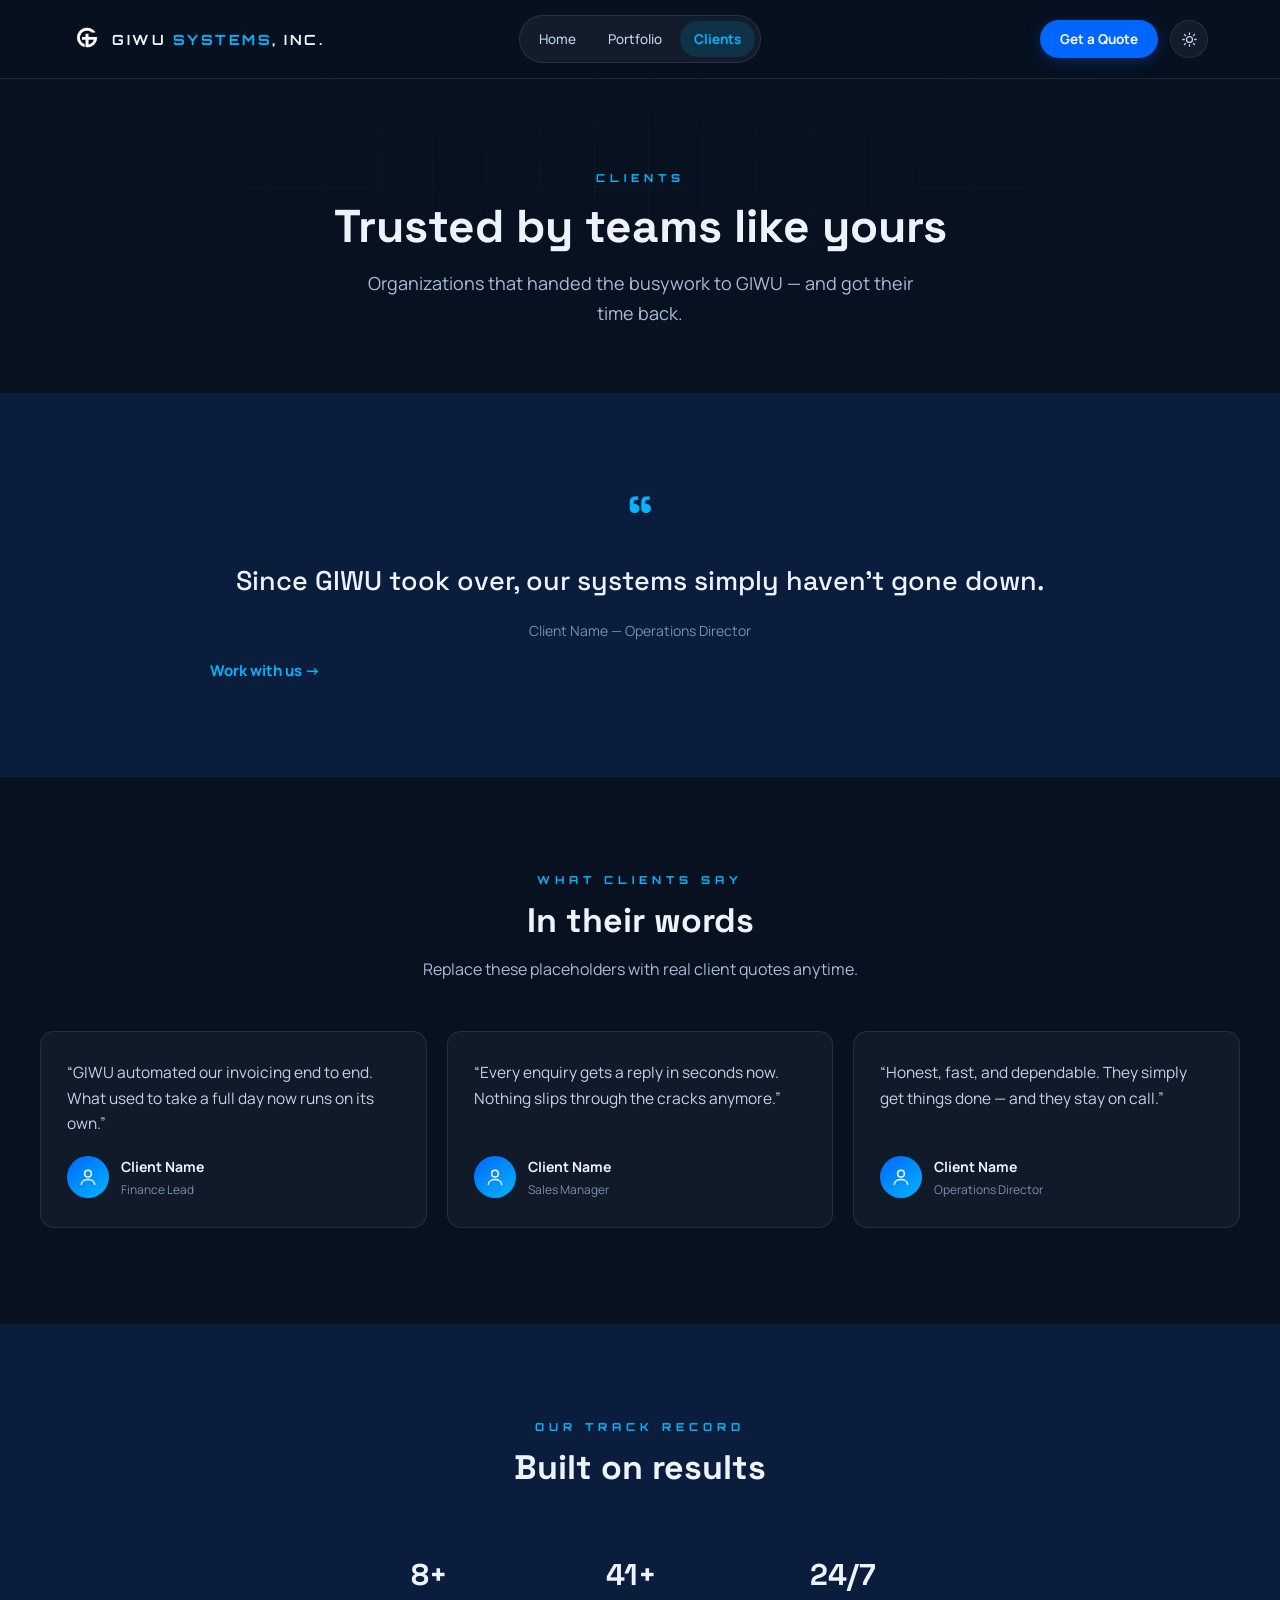
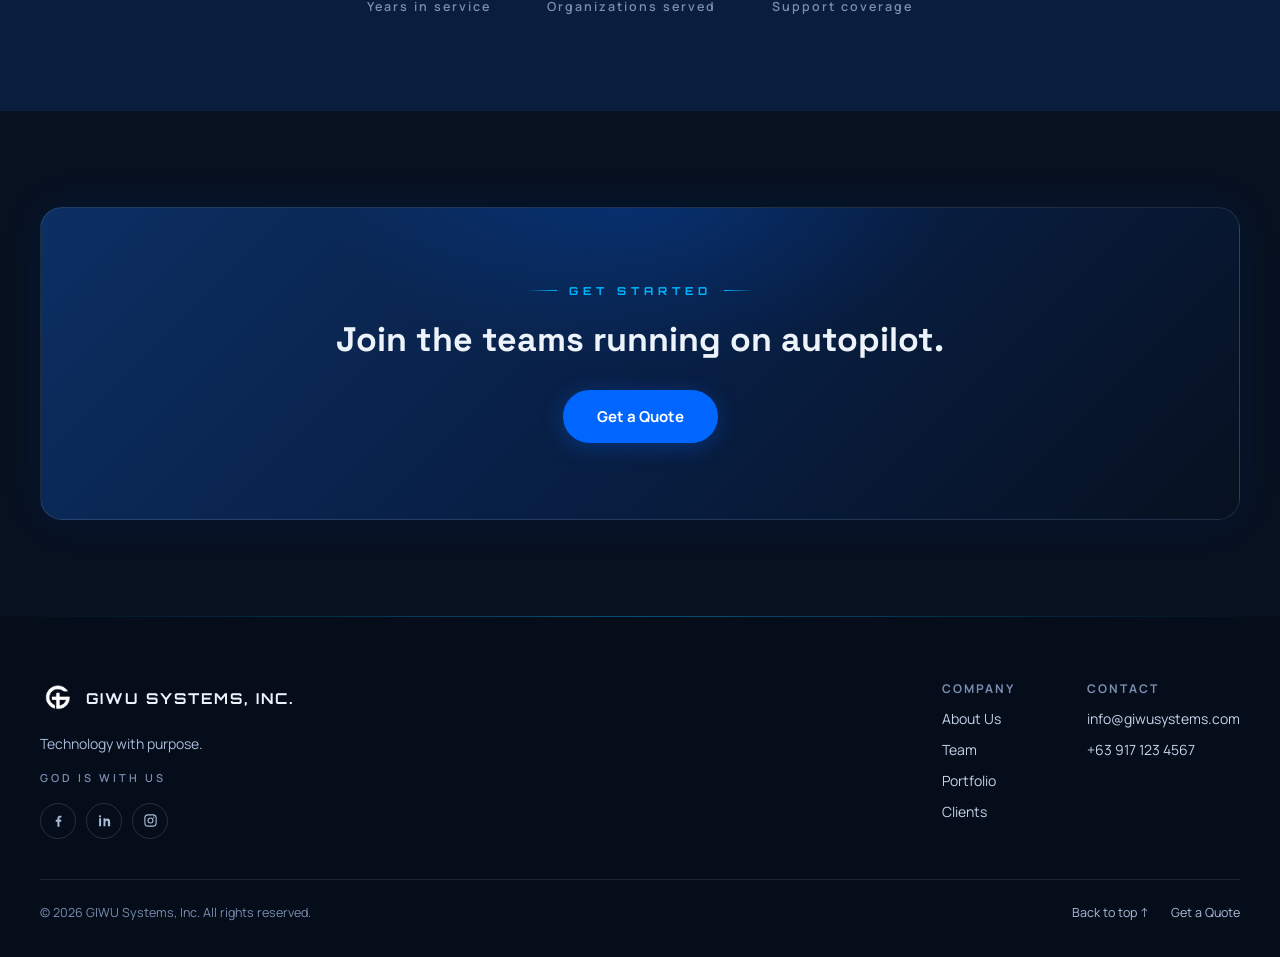
==== clients.html @ 0865afc8 "Split into a multi-page site: Home, Portfolio, Clients Each nav tab now loads a separate page instea" ====
<!DOCTYPE html>
<html lang="en" class="no-js">
<head>
  <meta charset="utf-8">
  <meta name="viewport" content="width=device-width, initial-scale=1">
  <title>Clients — GIWU Systems, Inc.</title>
  <meta name="description" content="Trusted by teams who let GIWU take the busywork off their plate. See what our clients say and our track record.">
  <meta name="theme-color" content="#071120">
  <meta name="color-scheme" content="dark light">

  <link rel="canonical" href="https://giwusystems.com/clients.html">
  <meta property="og:type" content="website">
  <meta property="og:site_name" content="GIWU Systems, Inc.">
  <meta property="og:locale" content="en_US">
  <meta property="og:title" content="Clients — GIWU Systems, Inc.">
  <meta property="og:description" content="Trusted by teams who let GIWU automate their busywork.">
  <meta property="og:url" content="https://giwusystems.com/clients.html">
  <meta property="og:image" content="https://giwusystems.com/assets/img/logo-full.png">
  <meta property="og:image:alt" content="GIWU Systems logo — a stylized G fused with an illuminated cross">
  <meta name="twitter:card" content="summary_large_image">
  <meta name="twitter:title" content="Clients — GIWU Systems, Inc.">
  <meta name="twitter:description" content="Trusted by teams who let GIWU automate their busywork.">
  <meta name="twitter:image" content="https://giwusystems.com/assets/img/logo-full.png">

  <link rel="icon" type="image/png" href="assets/img/logo-full.png">
  <link rel="apple-touch-icon" href="assets/img/logo-full.png">

  <link rel="preconnect" href="https://fonts.googleapis.com">
  <link rel="preconnect" href="https://fonts.gstatic.com" crossorigin>
  <link href="https://fonts.googleapis.com/css2?family=Manrope:wght@400;500;600;700&family=Orbitron:wght@700&family=Space+Grotesk:wght@500;600;700&display=swap" rel="stylesheet">

  <link rel="stylesheet" href="assets/css/styles.css">

  <script>
    try {
      var forced = new URLSearchParams(location.search).get('theme');
      if (forced !== 'light' && forced !== 'dark') forced = null;
      if ((forced || localStorage.getItem('giwu-theme')) === 'light') {
        document.documentElement.classList.add('light');
        var m = document.querySelector('meta[name="theme-color"]');
        if (m) m.setAttribute('content', '#FFFFFF');
      }
    } catch (e) {}
  </script>
</head>
<body>

  <a href="#main" class="skip-link">Skip to content</a>

  <!-- ===== Header ===== -->
  <header class="site-header">
    <div class="progress-bar" aria-hidden="true"></div>
    <div class="header-inner">
      <a href="index.html" class="brand" aria-label="GIWU Systems, Inc. — home">
        <img class="logo-dark" src="assets/img/logo-mark.png" alt="" width="32" height="32">
        <img class="logo-light" src="assets/img/logo-full.png" alt="" width="32" height="32">
        <span class="brand-name">GIWU <span class="brand-accent">SYSTEMS</span>, INC.</span>
      </a>

      <nav class="nav" id="primary-nav" aria-label="Primary">
        <div class="nav-pill">
          <a href="index.html" class="nav-link">Home</a>
          <a href="portfolio.html" class="nav-link">Portfolio</a>
          <a href="clients.html" class="nav-link active" aria-current="page">Clients</a>
        </div>
        <a class="btn btn-primary menu-cta" href="index.html#contact">Get a Quote</a>
      </nav>

      <div class="header-actions">
        <a class="btn btn-primary nav-cta" href="index.html#contact">Get a Quote</a>
        <button class="theme-btn" type="button" aria-label="Switch to light mode">
          <svg class="ico-sun" width="17" height="17" viewBox="0 0 24 24" fill="none" stroke="currentColor" stroke-width="1.8" stroke-linecap="round" aria-hidden="true"><circle cx="12" cy="12" r="4.2"></circle><path d="M12 2.5v2.2M12 19.3v2.2M2.5 12h2.2M19.3 12h2.2M4.9 4.9l1.6 1.6M17.5 17.5l1.6 1.6M19.1 4.9l-1.6 1.6M6.5 17.5l-1.6 1.6"></path></svg>
          <svg class="ico-moon" width="16" height="16" viewBox="0 0 24 24" fill="none" stroke="currentColor" stroke-width="1.8" stroke-linecap="round" stroke-linejoin="round" aria-hidden="true"><path d="M21 12.8A9 9 0 1 1 11.2 3 7 7 0 0 0 21 12.8z"></path></svg>
        </button>
        <button class="burger" type="button" aria-label="Open menu" aria-expanded="false" aria-controls="primary-nav">
          <span></span><span></span><span></span>
        </button>
      </div>
    </div>
  </header>

  <main id="main">
    <span id="top"></span>

    <!-- ===== Page hero ===== -->
    <section class="page-hero" aria-labelledby="page-title">
      <div class="hero-grid" aria-hidden="true"></div>
      <div class="container">
        <span class="eyebrow">CLIENTS</span>
        <h1 id="page-title" class="page-hero-title">Trusted by teams like yours</h1>
        <p class="page-hero-sub">Organizations that handed the busywork to GIWU — and got their time back.</p>
      </div>
    </section>

    <!-- ===== Featured Quote ===== -->
    <section class="section section-alt reveal" aria-label="Featured testimonial">
      <figure class="container featured-quote">
        <span class="quote-mark" aria-hidden="true">&ldquo;</span>
        <blockquote class="quote-text">Since GIWU took over, our systems simply haven&rsquo;t gone down.</blockquote>
        <figcaption class="quote-attr">Client Name — Operations Director</figcaption>
        <a href="index.html#contact" class="link-arrow">Work with us <span aria-hidden="true">&rarr;</span></a>
      </figure>
    </section>

    <!-- ===== Testimonials ===== -->
    <section class="section reveal" aria-labelledby="voices-title">
      <div class="container stack-lg">
        <div class="section-head section-head-center" style="margin: 0 auto;">
          <span class="eyebrow">WHAT CLIENTS SAY</span>
          <h2 id="voices-title" class="section-title">In their words</h2>
          <p class="section-desc">Replace these placeholders with real client quotes anytime.</p>
        </div>
        <div class="t-grid">
          <figure class="t-card">
            <blockquote class="t-quote">&ldquo;GIWU automated our invoicing end to end. What used to take a full day now runs on its own.&rdquo;</blockquote>
            <figcaption class="t-attr">
              <span class="t-avatar" aria-hidden="true"><svg viewBox="0 0 24 24" fill="none" stroke="currentColor" stroke-width="1.8" stroke-linecap="round" stroke-linejoin="round"><circle cx="12" cy="8" r="4"></circle><path d="M4 21c0-4 4-6 8-6s8 2 8 6"></path></svg></span>
              <span><span class="t-name">Client Name</span><br><span class="t-role">Finance Lead</span></span>
            </figcaption>
          </figure>
          <figure class="t-card">
            <blockquote class="t-quote">&ldquo;Every enquiry gets a reply in seconds now. Nothing slips through the cracks anymore.&rdquo;</blockquote>
            <figcaption class="t-attr">
              <span class="t-avatar" aria-hidden="true"><svg viewBox="0 0 24 24" fill="none" stroke="currentColor" stroke-width="1.8" stroke-linecap="round" stroke-linejoin="round"><circle cx="12" cy="8" r="4"></circle><path d="M4 21c0-4 4-6 8-6s8 2 8 6"></path></svg></span>
              <span><span class="t-name">Client Name</span><br><span class="t-role">Sales Manager</span></span>
            </figcaption>
          </figure>
          <figure class="t-card">
            <blockquote class="t-quote">&ldquo;Honest, fast, and dependable. They simply get things done — and they stay on call.&rdquo;</blockquote>
            <figcaption class="t-attr">
              <span class="t-avatar" aria-hidden="true"><svg viewBox="0 0 24 24" fill="none" stroke="currentColor" stroke-width="1.8" stroke-linecap="round" stroke-linejoin="round"><circle cx="12" cy="8" r="4"></circle><path d="M4 21c0-4 4-6 8-6s8 2 8 6"></path></svg></span>
              <span><span class="t-name">Client Name</span><br><span class="t-role">Operations Director</span></span>
            </figcaption>
          </figure>
        </div>
      </div>
    </section>

    <!-- ===== Track record ===== -->
    <section class="section section-alt reveal" aria-labelledby="record-title">
      <div class="container stack-lg">
        <div class="section-head section-head-center" style="margin: 0 auto;">
          <span class="eyebrow">OUR TRACK RECORD</span>
          <h2 id="record-title" class="section-title">Built on results</h2>
        </div>
        <div class="stats" style="justify-content: center;">
          <div class="stat">
            <span class="stat-num" data-count="10" data-suffix="+">10+</span>
            <span class="stat-label">Years in service</span>
          </div>
          <div class="stat">
            <span class="stat-num" data-count="50" data-suffix="+">50+</span>
            <span class="stat-label">Organizations served</span>
          </div>
          <div class="stat">
            <span class="stat-num">24/7</span>
            <span class="stat-label">Support coverage</span>
          </div>
        </div>
      </div>
    </section>

    <!-- ===== CTA band ===== -->
    <section class="section reveal" aria-label="Get started">
      <div class="container">
        <div class="cta-card">
          <div class="cta-glow" aria-hidden="true"></div>
          <div class="cta-eyebrow">
            <span class="cta-line-l" aria-hidden="true"></span>
            <span class="eyebrow eyebrow-cyan">GET STARTED</span>
            <span class="cta-line-r" aria-hidden="true"></span>
          </div>
          <h2 class="cta-title">Join the teams running on autopilot.</h2>
          <a href="index.html#contact" class="btn btn-primary btn-lg cta-btn">Get a Quote</a>
        </div>
      </div>
    </section>

  </main>

  <!-- ===== Footer ===== -->
  <footer class="footer">
    <div class="footer-hairline" aria-hidden="true"></div>
    <div class="container footer-inner">
      <div class="footer-top">
        <div class="footer-brand">
          <div class="brand">
            <img class="logo-dark" src="assets/img/logo-mark.png" alt="" width="38" height="38">
            <img class="logo-light" src="assets/img/logo-full.png" alt="" width="38" height="38">
            <span class="footer-brand-name">GIWU SYSTEMS, INC.</span>
          </div>
          <p class="footer-tag">Technology with purpose.</p>
          <p class="footer-motto">GOD IS WITH US</p>
          <!-- Replace each href="#" with the real social profile URL (add target="_blank" rel="noopener"). -->
          <div class="social">
            <a href="#" class="social-link" aria-label="GIWU Systems on Facebook">
              <svg width="15" height="15" viewBox="0 0 24 24" fill="currentColor" aria-hidden="true"><path d="M13.5 22v-8.1h2.7l.4-3.1h-3.1V8.8c0-.9.25-1.5 1.55-1.5h1.65V4.5c-.3 0-1.3-.1-2.4-.1-2.4 0-4 1.45-4 4.1v2.3H7.6v3.1h2.7V22h3.2z"></path></svg>
            </a>
            <a href="#" class="social-link" aria-label="GIWU Systems on LinkedIn">
              <svg width="15" height="15" viewBox="0 0 24 24" fill="currentColor" aria-hidden="true"><path d="M6.5 8.5H3.4V21h3.1V8.5zM4.9 7.1a1.85 1.85 0 1 0 0-3.7 1.85 1.85 0 0 0 0 3.7zM21 13.9c0-3.4-1.8-5-4.2-5-1.9 0-2.8 1-3.3 1.8V8.5h-3.1V21h3.1v-6.2c0-1.6.7-2.6 2.1-2.6 1.3 0 1.9.9 1.9 2.6V21H21v-7.1z"></path></svg>
            </a>
            <a href="#" class="social-link" aria-label="GIWU Systems on Instagram">
              <svg width="15" height="15" viewBox="0 0 24 24" aria-hidden="true"><rect x="3" y="3" width="18" height="18" rx="5" fill="none" stroke="currentColor" stroke-width="1.8"></rect><circle cx="12" cy="12" r="4" fill="none" stroke="currentColor" stroke-width="1.8"></circle><circle cx="17.2" cy="6.8" r="1.1" fill="currentColor"></circle></svg>
            </a>
          </div>
        </div>
        <div class="footer-cols">
          <nav class="footer-col" aria-label="Company">
            <span class="footer-heading">COMPANY</span>
            <a href="index.html#about">About Us</a>
            <a href="index.html#team">Team</a>
            <a href="portfolio.html">Portfolio</a>
            <a href="clients.html">Clients</a>
          </nav>
          <nav class="footer-col" aria-label="Contact">
            <span class="footer-heading">CONTACT</span>
            <a href="mailto:info@giwusystems.com">info@giwusystems.com</a>
            <a href="tel:+639171234567">+63 917 123 4567</a>
          </nav>
        </div>
      </div>
      <div class="footer-bottom">
        <span>&copy; 2026 GIWU Systems, Inc. All rights reserved.</span>
        <div class="footer-bottom-links">
          <a href="#top">Back to top <span aria-hidden="true">&uarr;</span></a>
          <a href="index.html#contact">Get a Quote</a>
        </div>
      </div>
    </div>
  </footer>

  <script src="assets/js/main.js" defer></script>
</body>
</html>
---- assets/css/styles.css ----
/* ============================================================
   GIWU Systems, Inc. — site styles
   Dark theme by default; .light on <html> switches to light.
   ============================================================ */

/* ---------- Reset & base ---------- */
*, *::before, *::after { box-sizing: border-box; }
html, body { margin: 0; padding: 0; }
html { scroll-behavior: smooth; }
body {
  background: var(--bg);
  color: var(--ink);
  font-family: 'Manrope', -apple-system, BlinkMacSystemFont, sans-serif;
  -webkit-font-smoothing: antialiased;
  text-rendering: optimizeLegibility;
  overflow-x: hidden;
}
img { max-width: 100%; display: block; }
a { -webkit-tap-highlight-color: transparent; }
h1, h2, h3, p, blockquote, figure { margin: 0; }
ul { margin: 0; padding: 0; list-style: none; }
button { font-family: inherit; }
:where(a, button, input, textarea, summary):focus-visible {
  outline: 2px solid var(--accent);
  outline-offset: 2px;
  border-radius: 4px;
}
section, #top, #main { scroll-margin-top: 92px; }
::placeholder { color: var(--faint); opacity: 1; }
::selection { background: var(--accent); color: #fff; }

.skip-link {
  position: absolute; left: 12px; top: -60px;
  background: var(--accent); color: #fff; padding: 10px 18px;
  border-radius: 8px; font-weight: 700; font-size: 14px; z-index: 200;
  transition: top .2s ease; text-decoration: none;
}
.skip-link:focus { top: 12px; }

/* ---------- Theme tokens ---------- */
:root {
  --bg: #071120; --bg-2: #0A1D3D; --bg-footer: #050D1A;
  --header-bg: rgba(7,17,32,0.9); --menu-bg: rgba(7,17,32,0.98);
  --card: rgba(255,255,255,0.04); --card-border: rgba(255,255,255,0.09);
  --pill-bg: rgba(255,255,255,0.05); --hairline: rgba(255,255,255,0.1);
  --nav-hover: rgba(255,255,255,0.08);
  --ink: #EDF3FB; --body: #A9BCD8; --body-2: #C4D2E8; --faint: #7A8DB0;
  --accent: #00B6FF; --accent-soft: rgba(0,182,255,0.14);
  --input-bg: #0B1E3A; --input-border: rgba(255,255,255,0.14);
  --hover-border: rgba(93,160,255,0.45); --hover-shadow: 0 0 28px rgba(0,102,255,0.12);
  --err: #ff6b6b;
}
html.light {
  --bg: #FFFFFF; --bg-2: #F4F7FB; --bg-footer: #EEF3F9;
  --header-bg: rgba(255,255,255,0.92); --menu-bg: rgba(255,255,255,0.98);
  --card: #FFFFFF; --card-border: #E1E8F2;
  --pill-bg: #F1F5FA; --hairline: #E4EAF3;
  --nav-hover: rgba(10,29,61,0.05);
  --ink: #0A1D3D; --body: #55657F; --body-2: #44546C; --faint: #5C6A80;
  --accent: #0066FF; --accent-soft: rgba(0,102,255,0.1);
  --input-bg: #FFFFFF; --input-border: #D5DEEC;
  --hover-border: #9EC2F0; --hover-shadow: 0 12px 32px rgba(10,29,61,0.08);
  --err: #C62828;
}

/* Logo swap between themes */
.logo-light { display: none; }
html.light .logo-dark { display: none; }
html.light .logo-light { display: block; }
/* Theme-toggle icon swap */
.ico-moon { display: none; }
html.light .ico-sun { display: none; }
html.light .ico-moon { display: block; }

/* ---------- Keyframes ---------- */
@keyframes gwPulse {
  0%, 100% { filter: drop-shadow(0 0 24px rgba(0,182,255,0.2)); }
  50% { filter: drop-shadow(0 0 46px rgba(0,182,255,0.42)); }
}
@keyframes gwRise { from { opacity: 0; transform: translateY(18px); } to { opacity: 1; transform: translateY(0); } }
@keyframes gwGridPan { from { background-position: 0 0; } to { background-position: 54px 54px; } }
@keyframes gwGlow { 0%, 100% { opacity: .6; } 50% { opacity: 1; } }
@keyframes gwOrb { 0%, 100% { transform: translateX(-50%) translateY(0); } 50% { transform: translateX(-50%) translateY(28px); } }

/* ---------- Layout utilities ---------- */
.container { max-width: 1200px; margin: 0 auto; }
.section { padding: 96px 32px; }
.section-alt { background: var(--bg-2); }
.stack-lg { display: flex; flex-direction: column; gap: 48px; }
.stack-sm { display: flex; flex-direction: column; gap: 16px; }
.grid { display: grid; }
.grid-2 { grid-template-columns: 1fr 1fr; gap: 64px; align-items: start; }
.grid-3 { grid-template-columns: repeat(3, 1fr); gap: 24px; }
.grid-4 { grid-template-columns: repeat(4, 1fr); gap: 20px; }

.eyebrow {
  font-family: 'Orbitron', sans-serif; font-size: 11px; font-weight: 700;
  letter-spacing: 5px; color: var(--accent);
}
.eyebrow-cyan { color: #00B6FF; }
.micro-label {
  font-family: 'Orbitron', sans-serif; font-size: 11px; font-weight: 700;
  letter-spacing: 5px; color: var(--faint);
}
.section-head { display: flex; flex-direction: column; gap: 14px; max-width: 640px; }
.section-head-center { align-items: center; text-align: center; }
.section-head-row {
  display: flex; align-items: flex-end; justify-content: space-between;
  gap: 24px; flex-wrap: wrap;
}
.section-title {
  font-family: 'Space Grotesk', sans-serif; font-weight: 700;
  font-size: 34px; color: var(--ink); line-height: 1.2;
}
.section-title.on-dark { color: #EDF3FB; }
.section-desc { font-size: 16px; line-height: 1.7; color: var(--body); text-wrap: pretty; }
.lead { font-size: 16px; line-height: 1.7; color: var(--body); text-wrap: pretty; }
.link-arrow {
  font-size: 15px; font-weight: 700; color: var(--accent);
  text-decoration: none; white-space: nowrap; transition: color .2s ease;
  align-self: flex-start;
}
.link-arrow:hover { color: var(--ink); }

/* ---------- Buttons ---------- */
.btn {
  display: inline-flex; align-items: center; justify-content: center;
  font-weight: 700; text-decoration: none; border: none; cursor: pointer;
  border-radius: 999px; white-space: nowrap;
  transition: transform .2s ease, background .2s ease, box-shadow .2s ease,
              border-color .2s ease, color .2s ease;
}
.btn-lg { font-size: 15px; padding: 16px 34px; }
.btn-primary { color: #fff; background: #0066FF; box-shadow: 0 4px 16px rgba(0,102,255,0.25); }
.btn-primary:hover { background: #3D8BFF; transform: translateY(-2px); box-shadow: 0 6px 22px rgba(0,102,255,0.4); }
.btn-gradient {
  /* White text must clear 4.5:1 across the whole fill; the cyan #00B6FF end
     fails (2.3:1), so use an all-blue gradient (worst case #0066FF = 4.83:1). */
  color: #fff; background: linear-gradient(120deg, #0066FF, #0052CC);
  box-shadow: 0 8px 28px rgba(0,102,255,0.35);
}
.btn-gradient:hover { transform: translateY(-2px); box-shadow: 0 12px 36px rgba(0,102,255,0.55); }
.btn-ghost {
  color: var(--ink); background: var(--pill-bg);
  border: 1px solid var(--card-border);
}
.btn-ghost:hover { border-color: var(--accent); color: var(--accent); transform: translateY(-2px); }

/* ---------- Header ---------- */
.site-header {
  position: sticky; top: 0; z-index: 50;
  background: var(--header-bg); backdrop-filter: blur(10px);
  -webkit-backdrop-filter: blur(10px);
  border-bottom: 1px solid var(--hairline);
}
.progress-bar {
  position: absolute; left: 0; bottom: -1px; height: 2px; width: 0;
  background: linear-gradient(90deg, #0066FF, #00B6FF);
  transition: width .15s linear, opacity .3s ease; opacity: 0;
  border-radius: 0 2px 2px 0;
}
.header-inner {
  max-width: 1200px; margin: 0 auto; padding: 0 32px; height: 78px;
  display: grid; grid-template-columns: 1fr auto 1fr; align-items: center;
}
.brand { display: flex; align-items: center; gap: 8px; text-decoration: none; }
.brand img { object-fit: contain; }
.brand-name {
  font-family: 'Orbitron', sans-serif; font-weight: 700; font-size: 14px;
  letter-spacing: 2.5px; color: var(--ink); white-space: nowrap;
}
.brand-accent { color: var(--accent); }

.nav { grid-column: 2; justify-self: center; display: flex; align-items: center; gap: 16px; }
.nav-pill {
  display: flex; align-items: center; gap: 4px;
  background: var(--pill-bg); border: 1px solid var(--card-border);
  border-radius: 999px; padding: 5px;
}
.nav-link {
  font-size: 13.5px; font-weight: 500; color: var(--body-2);
  padding: 9px 14px; border-radius: 999px; text-decoration: none;
  white-space: nowrap; transition: background .2s ease, color .2s ease;
}
.nav-link:hover { background: var(--nav-hover); color: var(--ink); }
.nav-link.active { color: var(--accent); background: var(--accent-soft); font-weight: 700; }

.header-actions { grid-column: 3; justify-self: end; display: flex; align-items: center; gap: 8px; }
.nav-cta { font-size: 13.5px; padding: 10px 20px; margin-right: 4px; }
.menu-cta { display: none; }

.theme-btn {
  display: flex; align-items: center; justify-content: center;
  width: 38px; height: 38px; border-radius: 999px;
  background: var(--pill-bg); border: 1px solid var(--card-border);
  cursor: pointer; padding: 0; color: var(--body-2);
  transition: color .2s ease, border-color .2s ease;
}
.theme-btn:hover { color: var(--accent); border-color: var(--accent); }

.burger {
  display: none; flex-direction: column; justify-content: center; gap: 5px;
  cursor: pointer; padding: 10px; margin: -10px; background: none; border: none;
}
.burger span {
  display: block; width: 22px; height: 2px; background: var(--ink);
  border-radius: 2px; transition: transform .25s ease, opacity .25s ease;
}
.burger[aria-expanded="true"] span:nth-child(1) { transform: translateY(7px) rotate(45deg); }
.burger[aria-expanded="true"] span:nth-child(2) { opacity: 0; }
.burger[aria-expanded="true"] span:nth-child(3) { transform: translateY(-7px) rotate(-45deg); }

/* ---------- Hero ---------- */
.hero { position: relative; overflow: hidden; background: var(--bg); }
.hero-orb {
  position: absolute; left: 50%; top: -80px; transform: translateX(-50%);
  pointer-events: none; animation: gwOrb 9s ease-in-out infinite;
}
.hero-orb-1 {
  width: 900px; height: 900px;
  background: radial-gradient(circle, rgba(0,102,255,0.13) 0%, transparent 62%);
}
.hero-orb-2 {
  width: 420px; height: 420px; top: 150px; animation-delay: -4.5s;
  background: radial-gradient(circle, rgba(0,182,255,0.10) 0%, transparent 65%);
}
.hero-grid {
  position: absolute; inset: 0; pointer-events: none;
  background-image:
    linear-gradient(rgba(0,150,255,0.07) 1px, transparent 1px),
    linear-gradient(90deg, rgba(0,150,255,0.07) 1px, transparent 1px);
  background-size: 54px 54px;
  -webkit-mask-image: radial-gradient(ellipse 75% 65% at 50% 30%, black 0%, transparent 72%);
  mask-image: radial-gradient(ellipse 75% 65% at 50% 30%, black 0%, transparent 72%);
  animation: gwGridPan 6s linear infinite;
}
.hero-inner {
  max-width: 1200px; margin: 0 auto; padding: 72px 32px 96px;
  position: relative; display: flex; flex-direction: column; align-items: center;
  text-align: center; gap: 28px;
}
.hero-inner > * { animation: gwRise .7s cubic-bezier(.16,1,.3,1) backwards; }
.hero-inner > *:nth-child(2) { animation-delay: .14s; }
.hero-inner > *:nth-child(3) { animation-delay: .26s; }
.hero-inner > *:nth-child(4) { animation-delay: .38s; }
.hero-inner > *:nth-child(5) { animation-delay: .5s; }
.hero-inner > *:nth-child(6) { animation-delay: .62s; }
.hero-logo {
  width: 150px; height: 150px; object-fit: contain;
  filter: drop-shadow(0 0 34px rgba(0,182,255,0.28));
  animation: gwRise .7s cubic-bezier(.16,1,.3,1) backwards,
             gwPulse 4.5s ease-in-out .8s infinite;
}
.hero-title {
  font-family: 'Space Grotesk', sans-serif; font-weight: 700; font-size: 58px;
  line-height: 1.1; color: var(--ink); text-wrap: balance; max-width: min(760px, 100%);
}
.grad {
  background: linear-gradient(90deg, #0066FF, #00B6FF);
  -webkit-background-clip: text; background-clip: text;
  -webkit-text-fill-color: transparent; color: #00B6FF;
}
/* The cyan end fails 3:1 large-text contrast on white; darken it in light mode */
html.light .grad {
  background-image: linear-gradient(90deg, #0066FF, #0088CC);
  color: #0066FF;
}
.hero-sub { font-size: 18px; line-height: 1.7; color: var(--body); max-width: min(540px, 100%); text-wrap: pretty; }
.hero-cta { display: flex; gap: 14px; flex-wrap: wrap; justify-content: center; margin-top: 8px; max-width: 100%; }
.stats { display: flex; gap: 56px; justify-content: center; flex-wrap: wrap; margin-top: 18px; max-width: 100%; }
.stat { display: flex; flex-direction: column; gap: 4px; align-items: center; }
.stat-num { font-family: 'Space Grotesk', sans-serif; font-size: 30px; font-weight: 700; color: var(--ink); }
.stat-label { font-size: 12.5px; color: var(--faint); letter-spacing: 2px; font-weight: 600; }
.hero-tagline { font-size: 12px; letter-spacing: 4px; font-weight: 600; color: var(--faint); margin-top: 4px; }

/* ---------- Trusted ---------- */
.trusted { background: var(--bg); padding: 32px 32px 64px; }
.trusted-inner { display: flex; flex-direction: column; align-items: center; gap: 24px; max-width: 1000px; }
.trusted-logos { display: flex; align-items: center; justify-content: center; gap: 20px; flex-wrap: wrap; max-width: 100%; }
.logo-slot {
  width: 150px; height: 48px; display: flex; align-items: center; justify-content: center;
  background: var(--pill-bg); border: 1px solid var(--card-border); border-radius: 10px;
  color: var(--faint); transition: border-color .25s ease, color .25s ease;
}
.logo-slot:hover { border-color: var(--hover-border); color: var(--body-2); }

/* ---------- Cards (services) ---------- */
.card {
  background: var(--card); border: 1px solid var(--card-border); border-radius: 12px;
  padding: 24px 22px; display: flex; flex-direction: column; gap: 12px;
  transition: transform .25s ease, box-shadow .25s ease, border-color .25s ease;
}
.card:hover { border-color: var(--hover-border); box-shadow: var(--hover-shadow); transform: translateY(-4px); }
.card-icon {
  width: 44px; height: 44px; border-radius: 10px; background: var(--accent-soft);
  display: flex; align-items: center; justify-content: center; color: var(--accent);
}
.card-title { font-size: 16px; font-weight: 700; color: var(--ink); }
.card-desc { font-size: 14px; line-height: 1.6; color: var(--body); text-wrap: pretty; }
.feature-list { display: flex; flex-direction: column; gap: 7px; margin-top: 2px; }
.feature-list li { display: flex; align-items: center; gap: 8px; font-size: 13px; color: var(--body-2); }
.dot { width: 5px; height: 5px; border-radius: 999px; background: var(--accent); flex-shrink: 0; }
/* Services: 2-column grid of horizontal cards (icon left, text right) */
.grid-services { grid-template-columns: 1fr 1fr; gap: 20px; }
.card-row { flex-direction: row; align-items: flex-start; gap: 16px; padding: 26px 24px; }
.card-row .card-icon { flex-shrink: 0; }
.card-body { display: flex; flex-direction: column; gap: 8px; }

/* ---------- Process (fixed dark band) ---------- */
.process {
  position: relative; overflow: hidden;
  background: linear-gradient(180deg, #0A1D3D 0%, #071120 100%);
}
.process-glow {
  position: absolute; left: 50%; top: -220px; transform: translateX(-50%);
  width: 820px; height: 520px; pointer-events: none;
  background: radial-gradient(ellipse, rgba(0,102,255,0.18) 0%, transparent 65%);
}
.process .container { position: relative; }
.step-card {
  background: rgba(255,255,255,0.05); border: 1px solid rgba(255,255,255,0.1);
  border-radius: 12px; padding: 32px 28px; display: flex; flex-direction: column; gap: 12px;
  transition: transform .25s ease, box-shadow .25s ease, border-color .25s ease;
}
.step-card:hover { border-color: rgba(93,160,255,0.5); box-shadow: 0 0 28px rgba(0,102,255,0.2); transform: translateY(-4px); }
.step-num { font-family: 'Space Grotesk', sans-serif; font-size: 14px; font-weight: 700; color: #00B6FF; }
.step-title { font-size: 18px; font-weight: 700; color: #EDF3FB; }
.step-desc { font-size: 15px; line-height: 1.7; color: #A9BCD8; }

/* ---------- About ---------- */
.about-grid { grid-template-columns: 1fr 1.1fr; }
.about-grid .lead { font-size: 16.5px; line-height: 1.8; }
.about-grid .lead strong { color: var(--ink); }
.value-list { display: flex; flex-direction: column; gap: 14px; }
.value-row {
  display: flex; gap: 18px; align-items: flex-start;
  background: var(--card); border: 1px solid var(--card-border); border-radius: 12px;
  padding: 20px 24px; transition: border-color .25s ease, transform .25s ease;
}
.value-row:hover { border-color: var(--hover-border); }
.value-num { font-family: 'Space Grotesk', sans-serif; font-size: 14px; font-weight: 700; color: var(--accent); }
.value-title { font-size: 15px; font-weight: 700; letter-spacing: 1px; color: var(--ink); margin-bottom: 4px; }
.value-desc { font-size: 15px; line-height: 1.7; color: var(--body); }

/* ---------- Team ---------- */
.team-card {
  background: var(--card); border: 1px solid var(--card-border); border-radius: 14px;
  padding: 32px 28px; display: flex; flex-direction: column; align-items: center;
  gap: 16px; text-align: center;
  transition: transform .25s ease, box-shadow .25s ease, border-color .25s ease;
}
.team-card:hover { border-color: var(--hover-border); box-shadow: var(--hover-shadow); transform: translateY(-4px); }
.avatar {
  width: 140px; height: 140px; border-radius: 999px; overflow: hidden;
  display: flex; align-items: center; justify-content: center;
  background: var(--pill-bg); border: 1px solid var(--card-border); color: var(--faint);
}
img.avatar { object-fit: cover; }
.team-name { font-size: 18px; font-weight: 700; color: var(--ink); }
.team-dept { font-family: 'Orbitron', sans-serif; font-size: 10px; font-weight: 700; letter-spacing: 3px; color: var(--accent); }
/* Initial avatars (swap for real headshots later: <img class="avatar" src="…" alt="Name">) */
.avatar-initials {
  border: none; color: #fff; letter-spacing: 1px;
  font-family: 'Space Grotesk', sans-serif; font-size: 44px; font-weight: 700;
}
.avatar-1 { background: linear-gradient(140deg, #0066FF, #00B6FF); }
.avatar-2 { background: linear-gradient(140deg, #0A4FC4, #4C8DFF); }
.avatar-3 { background: linear-gradient(140deg, #0A84C7, #1FC7A6); }

/* Process step icons */
.step-icon {
  width: 46px; height: 46px; border-radius: 12px; margin-bottom: 2px;
  display: flex; align-items: center; justify-content: center;
  background: rgba(0,182,255,0.14); color: #00B6FF;
}
.step-icon svg { width: 22px; height: 22px; }

/* About value icons */
.value-icon {
  width: 46px; height: 46px; border-radius: 11px; flex-shrink: 0;
  display: flex; align-items: center; justify-content: center;
  background: var(--accent-soft); color: var(--accent);
}
.value-icon svg { width: 22px; height: 22px; }

/* ---------- Featured quote ---------- */
.featured-quote {
  max-width: 860px; display: flex; flex-direction: column; align-items: center;
  text-align: center; gap: 20px;
}
.quote-mark { font-family: 'Space Grotesk', sans-serif; font-size: 52px; font-weight: 700; color: var(--accent); line-height: 1; }
.quote-text {
  font-family: 'Space Grotesk', sans-serif; font-size: 27px; line-height: 1.5;
  color: var(--ink); font-weight: 500; text-wrap: balance; max-width: 100%;
}
.quote-attr { font-size: 14px; color: var(--faint); font-style: normal; }

/* ---------- CTA band ---------- */
.cta-card {
  position: relative; overflow: hidden; border-radius: 22px;
  background: linear-gradient(135deg, #0C2F63 0%, #081E42 55%, #071120 100%);
  border: 1px solid rgba(255,255,255,0.1); box-shadow: 0 0 44px rgba(0,102,255,0.08);
  padding: 76px 48px; display: flex; flex-direction: column; align-items: center;
  text-align: center; gap: 20px;
}
.cta-glow {
  position: absolute; left: 50%; top: -240px; transform: translateX(-50%);
  width: 700px; height: 420px; pointer-events: none;
  background: radial-gradient(ellipse, rgba(0,102,255,0.22) 0%, transparent 65%);
  animation: gwGlow 5s ease-in-out infinite;
}
.cta-eyebrow { position: relative; display: flex; align-items: center; gap: 12px; }
.cta-line-l { width: 30px; height: 1px; background: linear-gradient(90deg, transparent, #00B6FF); }
.cta-line-r { width: 30px; height: 1px; background: linear-gradient(90deg, #00B6FF, transparent); }
.cta-title {
  position: relative; font-family: 'Space Grotesk', sans-serif; font-weight: 700;
  font-size: 34px; color: #EDF3FB; max-width: min(680px, 100%); line-height: 1.3; text-wrap: balance;
}
.cta-btn { position: relative; margin-top: 8px; box-shadow: 0 4px 22px rgba(0,102,255,0.3); }

/* ---------- Contact ---------- */
.contact-grid { grid-template-columns: 1fr 1.2fr; gap: 72px; }
.contact-list { display: flex; flex-direction: column; gap: 12px; margin-top: 12px; }
.contact-item { display: flex; align-items: center; gap: 12px; color: var(--accent); }
.contact-item a { font-size: 15px; color: var(--body-2); text-decoration: none; transition: color .2s ease; }
.contact-item a:hover { color: var(--accent); }
.form-card {
  background: var(--card); border: 1px solid var(--card-border); border-radius: 14px;
  padding: 36px; display: flex; flex-direction: column; gap: 18px;
}
.form-row { grid-template-columns: 1fr 1fr; gap: 18px; }
.field { display: flex; flex-direction: column; gap: 8px; font-size: 13px; font-weight: 600; color: var(--body-2); }
.input {
  font-family: 'Manrope', sans-serif; font-size: 14px; padding: 13px 14px;
  border: 1px solid var(--input-border); border-radius: 6px;
  background: var(--input-bg); color: var(--ink); outline: none;
  transition: border-color .2s ease, box-shadow .2s ease;
}
.input:focus { border-color: var(--accent); box-shadow: 0 0 0 3px var(--accent-soft); }
.input:user-invalid { border-color: var(--err); }
.textarea { resize: vertical; min-height: 108px; }
.btn-submit {
  font-size: 15px; font-weight: 700; color: #fff; background: #0066FF; border: none;
  padding: 15px 24px; border-radius: 6px; cursor: pointer;
  box-shadow: 0 4px 20px rgba(0,102,255,0.25);
  transition: background .2s ease, transform .2s ease;
}
.btn-submit:hover { background: #3D8BFF; }
.btn-submit:active { transform: translateY(1px); }
.btn-submit[disabled] { opacity: .7; cursor: default; }
.form-status { font-size: 14px; font-weight: 600; margin: 0; }
.form-status.ok { color: var(--accent); }
.form-status.err { color: var(--err); }
/* When empty, cancel the flex gap so the form doesn't reserve a blank row.
   Kept rendered (not display:none) so the live region stays in the a11y tree. */
.form-status:empty { margin-top: -18px; }

/* ---------- FAQ ---------- */
.faq-wrap { max-width: 820px; gap: 40px; }
.faq-list { display: flex; flex-direction: column; gap: 12px; }
.faq-item {
  background: var(--card); border: 1px solid var(--card-border); border-radius: 12px;
  padding: 22px 26px; transition: border-color .25s ease;
}
.faq-item:hover { border-color: var(--hover-border); }
.faq-summary {
  cursor: pointer; list-style: none; display: flex; align-items: center;
  justify-content: space-between; gap: 16px; font-size: 16px; font-weight: 700; color: var(--ink);
}
.faq-summary::-webkit-details-marker { display: none; }
.faq-plus {
  font-family: 'Space Grotesk', sans-serif; font-size: 22px; font-weight: 700;
  color: var(--accent); line-height: 1; transition: transform .2s ease; flex-shrink: 0;
}
.faq-item[open] .faq-plus { transform: rotate(45deg); }
.faq-answer { margin-top: 14px; font-size: 15px; line-height: 1.7; color: var(--body); }

/* ---------- Footer ---------- */
.footer { background: var(--bg-footer); position: relative; padding: 64px 32px 36px; }
.footer-hairline {
  position: absolute; top: 0; left: 0; right: 0; height: 1px;
  background: linear-gradient(90deg, transparent, rgba(0,182,255,0.4), transparent);
}
.footer-inner { display: flex; flex-direction: column; gap: 40px; }
.footer-top { display: flex; justify-content: space-between; gap: 48px; flex-wrap: wrap; }
.footer-brand { display: flex; flex-direction: column; gap: 14px; max-width: 320px; }
.footer-brand img { object-fit: contain; }
.footer-brand-name { font-family: 'Orbitron', sans-serif; font-weight: 700; font-size: 15px; letter-spacing: 2px; color: var(--ink); }
.footer-tag { font-size: 14px; line-height: 1.7; color: var(--body); }
.footer-motto { font-size: 11px; letter-spacing: 3px; font-weight: 600; color: var(--faint); }
.social { display: flex; gap: 10px; margin-top: 4px; }
.social-link {
  display: flex; align-items: center; justify-content: center; width: 36px; height: 36px;
  border: 1px solid var(--input-border); border-radius: 999px; color: var(--body);
  text-decoration: none; transition: color .2s ease, border-color .2s ease;
}
.social-link:hover { border-color: var(--accent); color: var(--accent); }
.footer-cols { display: flex; gap: 72px; flex-wrap: wrap; }
.footer-col { display: flex; flex-direction: column; gap: 12px; }
.footer-heading { font-size: 12px; font-weight: 700; letter-spacing: 2px; color: var(--faint); }
.footer-col a { font-size: 14px; color: var(--body-2); text-decoration: none; transition: color .2s ease; }
.footer-col a:hover { color: var(--accent); }
.footer-bottom {
  border-top: 1px solid var(--hairline); padding-top: 24px;
  display: flex; justify-content: space-between; flex-wrap: wrap; gap: 12px;
  font-size: 12.5px; color: var(--faint);
}
.footer-bottom-links { display: flex; gap: 22px; }
.footer-bottom-links a { font-size: 12.5px; color: var(--body); text-decoration: none; transition: color .2s ease; }
.footer-bottom-links a:hover { color: var(--accent); }

/* ---------- Scroll reveal ---------- */
.reveal { opacity: 0; transform: translateY(14px); transition: opacity .55s ease, transform .55s ease; }
.reveal.in { opacity: 1; transform: none; }
.no-js .reveal { opacity: 1; transform: none; }

/* ---------- Hero automation flow ---------- */
.hero-inner > *:nth-child(7) { animation-delay: .72s; }
.flow { display: flex; align-items: flex-start; justify-content: center; flex-wrap: nowrap; max-width: 100%; margin-top: 2px; }
.flow-node { display: flex; flex-direction: column; align-items: center; gap: 10px; width: 66px; text-align: center; }
.flow-ico {
  width: 52px; height: 52px; border-radius: 15px; flex-shrink: 0;
  display: flex; align-items: center; justify-content: center;
  background: var(--accent-soft); border: 1px solid var(--card-border); color: var(--accent);
  animation: gwFlowPulse 3.2s ease-in-out infinite;
}
.flow-ico svg { width: 22px; height: 22px; }
.flow-node:nth-of-type(1) .flow-ico { animation-delay: 0s; }
.flow-node:nth-of-type(2) .flow-ico { animation-delay: .4s; }
.flow-node:nth-of-type(3) .flow-ico { animation-delay: .8s; }
.flow-node:nth-of-type(4) .flow-ico { animation-delay: 1.2s; }
.flow-node-done .flow-ico { color: #2fce8f; background: rgba(47,206,143,0.14); border-color: rgba(47,206,143,0.32); }
.flow-label { font-size: 11px; font-weight: 600; letter-spacing: .5px; color: var(--faint); white-space: nowrap; }
.flow-link { width: 44px; height: 2px; margin-top: 25px; background: var(--card-border); position: relative; overflow: hidden; flex-shrink: 0; }
.flow-link::after {
  content: ""; position: absolute; top: 0; left: -40%; width: 40%; height: 100%;
  background: linear-gradient(90deg, transparent, var(--accent), transparent);
  animation: gwFlowRun 2.2s linear infinite;
}
.flow-link:nth-of-type(2)::after { animation-delay: .4s; }
.flow-link:nth-of-type(3)::after { animation-delay: .8s; }
@keyframes gwFlowRun { from { left: -40%; } to { left: 100%; } }
@keyframes gwFlowPulse { 0%, 100% { box-shadow: 0 0 0 rgba(0,182,255,0); } 50% { box-shadow: 0 0 16px rgba(0,182,255,.4); } }

/* ---------- Tools marquee ---------- */
.sr-only { position: absolute; width: 1px; height: 1px; padding: 0; margin: -1px; overflow: hidden; clip: rect(0 0 0 0); white-space: nowrap; border: 0; }
.marquee {
  width: 100%; max-width: 100%; overflow: hidden;
  -webkit-mask-image: linear-gradient(90deg, transparent, #000 7%, #000 93%, transparent);
  mask-image: linear-gradient(90deg, transparent, #000 7%, #000 93%, transparent);
}
.marquee-track { display: flex; gap: 14px; width: max-content; animation: gwMarquee 40s linear infinite; }
.marquee:hover .marquee-track { animation-play-state: paused; }
.tool {
  display: inline-flex; align-items: center; gap: 9px; white-space: nowrap; flex-shrink: 0;
  padding: 11px 20px; border-radius: 999px;
  background: var(--pill-bg); border: 1px solid var(--card-border);
  color: var(--body-2); font-size: 14px; font-weight: 600;
}
.tool-dot { width: 7px; height: 7px; border-radius: 999px; background: var(--accent); flex-shrink: 0; }
@keyframes gwMarquee { from { transform: translateX(0); } to { transform: translateX(-50%); } }

/* ---------- Cursor spotlight on cards ---------- */
.spotlight { position: relative; }
.spotlight::before {
  content: ""; position: absolute; inset: 0; border-radius: inherit; pointer-events: none; z-index: 0;
  background: radial-gradient(220px circle at var(--mx, 50%) var(--my, 50%), rgba(0,182,255,0.14), transparent 62%);
  opacity: 0; transition: opacity .3s ease;
}
.spotlight:hover::before { opacity: 1; }
.spotlight > * { position: relative; z-index: 1; }

/* ---------- Staggered reveal for card grids ---------- */
.reveal .grid-services > *, .reveal .grid-3 > * {
  opacity: 0; transform: translateY(18px);
  transition: opacity .5s ease, transform .5s ease;
}
.reveal.in .grid-services > *, .reveal.in .grid-3 > * { opacity: 1; transform: none; }
.reveal.in .grid-services > *:nth-child(1), .reveal.in .grid-3 > *:nth-child(1) { transition-delay: .04s; }
.reveal.in .grid-services > *:nth-child(2), .reveal.in .grid-3 > *:nth-child(2) { transition-delay: .12s; }
.reveal.in .grid-services > *:nth-child(3), .reveal.in .grid-3 > *:nth-child(3) { transition-delay: .2s; }
.reveal.in .grid-services > *:nth-child(4), .reveal.in .grid-3 > *:nth-child(4) { transition-delay: .28s; }
.no-js .grid-services > *, .no-js .grid-3 > * { opacity: 1; transform: none; }

/* ---------- Use-case tiles ---------- */
.uc-grid { display: grid; grid-template-columns: repeat(3, 1fr); gap: 16px; }
.uc-tile {
  display: flex; flex-direction: column; align-items: center; text-align: center; gap: 14px;
  padding: 30px 20px; border-radius: 14px; background: var(--card); border: 1px solid var(--card-border);
  transition: transform .25s ease, border-color .25s ease, box-shadow .25s ease;
}
.uc-tile:hover { transform: translateY(-4px); border-color: var(--hover-border); box-shadow: var(--hover-shadow); }
.uc-ico { width: 52px; height: 52px; border-radius: 14px; flex-shrink: 0; display: flex; align-items: center; justify-content: center; background: var(--accent-soft); color: var(--accent); }
.uc-ico svg { width: 24px; height: 24px; }
.uc-label { font-size: 15px; font-weight: 700; color: var(--ink); }

/* ---------- Before / After ---------- */
.ba-grid { display: grid; grid-template-columns: 1fr auto 1fr; gap: 20px; align-items: center; }
.ba-card { border-radius: 16px; padding: 30px 28px; border: 1px solid var(--card-border); background: var(--card); }
.ba-after { position: relative; overflow: hidden; border-color: var(--hover-border); background: linear-gradient(160deg, rgba(0,102,255,0.10), var(--card)); box-shadow: var(--hover-shadow); }
.ba-tag { display: inline-block; font-family: 'Orbitron', sans-serif; font-size: 10px; font-weight: 700; letter-spacing: 3px; padding: 6px 12px; border-radius: 999px; margin-bottom: 20px; }
.ba-tag-before { color: #ff8a8a; background: rgba(255,107,107,0.12); }
.ba-tag-after { color: var(--accent); background: var(--accent-soft); }
.ba-list { display: flex; flex-direction: column; gap: 14px; }
.ba-list li { display: flex; align-items: center; gap: 12px; font-size: 15.5px; line-height: 1.4; }
.ba-before .ba-list li { color: var(--faint); }
.ba-after .ba-list li { color: var(--body-2); }
.ba-mark { width: 24px; height: 24px; border-radius: 999px; display: flex; align-items: center; justify-content: center; flex-shrink: 0; }
.ba-mark svg { width: 14px; height: 14px; }
.ba-x { background: rgba(255,107,107,0.14); color: #ff8a8a; }
.ba-check { background: rgba(47,206,143,0.16); color: #2fce8f; }
.ba-arrow { display: flex; align-items: center; justify-content: center; color: var(--accent); }
.ba-arrow svg { width: 30px; height: 30px; }

/* ---------- Sub-page hero ---------- */
.page-hero { position: relative; overflow: hidden; background: var(--bg); padding: 92px 32px 64px; }
.page-hero .container { position: relative; display: flex; flex-direction: column; align-items: center; text-align: center; gap: 16px; }
.page-hero-title { font-family: 'Space Grotesk', sans-serif; font-weight: 700; font-size: 46px; line-height: 1.1; color: var(--ink); text-wrap: balance; }
.page-hero-sub { font-size: 18px; line-height: 1.7; color: var(--body); max-width: 580px; text-wrap: pretty; }

/* ---------- Testimonial cards ---------- */
.t-grid { display: grid; grid-template-columns: repeat(3, 1fr); gap: 20px; }
.t-card { background: var(--card); border: 1px solid var(--card-border); border-radius: 14px; padding: 28px 26px; display: flex; flex-direction: column; gap: 18px; transition: border-color .25s ease, transform .25s ease, box-shadow .25s ease; }
.t-card:hover { border-color: var(--hover-border); box-shadow: var(--hover-shadow); transform: translateY(-4px); }
.t-quote { font-size: 15.5px; line-height: 1.65; color: var(--body-2); }
.t-attr { display: flex; align-items: center; gap: 12px; margin-top: auto; }
.t-avatar { width: 42px; height: 42px; border-radius: 999px; flex-shrink: 0; display: flex; align-items: center; justify-content: center; color: #fff; background: linear-gradient(140deg, #0066FF, #00B6FF); }
.t-avatar svg { width: 20px; height: 20px; }
.t-name { font-size: 14px; font-weight: 700; color: var(--ink); }
.t-role { font-size: 12px; color: var(--faint); }

@media (max-width: 900px) { .t-grid { grid-template-columns: 1fr; } }
@media (max-width: 640px) { .page-hero { padding: 72px 20px 48px; } .page-hero-title { font-size: 34px; } }

/* ---------- Responsive ---------- */
@media (max-width: 1020px) {
  .burger { display: flex; }
  .header-inner { padding: 0 20px; }
  .nav {
    grid-column: 1 / -1; grid-row: 2; justify-self: stretch;
    position: absolute; top: 78px; left: 0; right: 0;
    flex-direction: column; align-items: stretch; gap: 10px;
    background: var(--menu-bg); border-bottom: 1px solid var(--hairline);
    padding: 18px 20px 26px; backdrop-filter: blur(12px);
    -webkit-backdrop-filter: blur(12px);
    transform: translateY(-8px); opacity: 0; pointer-events: none;
    visibility: hidden;
    max-height: calc(100vh - 78px);
    max-height: calc(100dvh - 78px);
    overflow-y: auto;
    transition: opacity .2s ease, transform .2s ease, visibility .2s ease;
  }
  .nav.open { transform: translateY(0); opacity: 1; pointer-events: auto; visibility: visible; }
  .nav-pill { flex-direction: column; align-items: stretch; gap: 6px; background: transparent; border: none; border-radius: 0; padding: 0; }
  .nav-link { text-align: center; }
  .nav-cta { display: none; }
  .menu-cta { display: flex; padding: 12px 20px; font-size: 14px; }
  .hero-title { font-size: 40px; }
  .hero-inner { padding: 64px 20px 84px; }
  .hero-logo { width: 118px; height: 118px; }
  .section { padding: 72px 20px; }
  .grid-2 { grid-template-columns: 1fr; gap: 40px; }
  .about-grid, .contact-grid { grid-template-columns: 1fr; gap: 40px; }
  .grid-3, .grid-4 { grid-template-columns: repeat(2, 1fr); }
  .uc-grid { grid-template-columns: repeat(2, 1fr); }
  .cta-card { padding: 56px 24px; }
  .quote-text { font-size: 23px; }
}
@media (max-width: 640px) {
  .hero-title { font-size: 34px; }
  .section-title { font-size: 28px; }
  .grid-3, .grid-4, .grid-services { grid-template-columns: 1fr; }
  .uc-grid { grid-template-columns: 1fr; }
  .ba-grid { grid-template-columns: 1fr; }
  .ba-arrow { transform: rotate(90deg); margin: -2px 0; }
  .flow-node { width: 58px; }
  .flow-ico { width: 46px; height: 46px; border-radius: 13px; }
  .flow-link { width: 26px; margin-top: 22px; }
  .form-row { grid-template-columns: 1fr; }
  .form-card { padding: 26px 18px; }
  .stats { gap: 32px; }
  .footer-top { gap: 36px; }
  .footer-cols { gap: 40px; }
}
@media (max-width: 380px) {
  .brand-name { font-size: 11px; letter-spacing: 1.5px; }
}

/* ---------- Reduced motion ---------- */
@media (prefers-reduced-motion: reduce) {
  html { scroll-behavior: auto; }
  *, *::before, *::after { animation-duration: .001ms !important; animation-iteration-count: 1 !important; }
  .reveal { transition: none; opacity: 1; transform: none; }
  .hero-inner > *, .hero-logo { animation: none; }
  .flow-ico, .flow-link::after { animation: none !important; }
  .marquee-track { animation: none !important; transform: none !important; }
  .reveal .grid-services > *, .reveal .grid-3 > * { opacity: 1 !important; transform: none !important; }
  .spotlight::before { display: none; }
}

@media print {
  .site-header, .cta-card, .theme-btn, .burger { display: none !important; }
  .hero-orb, .hero-grid, .process-glow { display: none !important; }
  .reveal { opacity: 1 !important; transform: none !important; }
  /* Force printable colors regardless of theme. `:root, :root.light` outranks
     both the `:root` (dark) and `html.light` token blocks. */
  :root, :root.light {
    --bg: #fff; --bg-2: #fff; --bg-footer: #fff;
    --ink: #000; --body: #333; --body-2: #222; --faint: #555;
    --card: #fff; --card-border: #ccc; --pill-bg: #fff; --hairline: #ccc;
    --accent: #0066FF; --accent-soft: rgba(0,102,255,0.1);
    --input-bg: #fff; --input-border: #ccc;
  }
  body { background: #fff; color: #000; }
  .process { background: none; }
  .section-title.on-dark, .step-title { color: #000; }
  .step-desc { color: #333; }
  .step-card { background: #fff; border-color: #ccc; }
  .step-num, .eyebrow-cyan { color: #0066FF; }
}
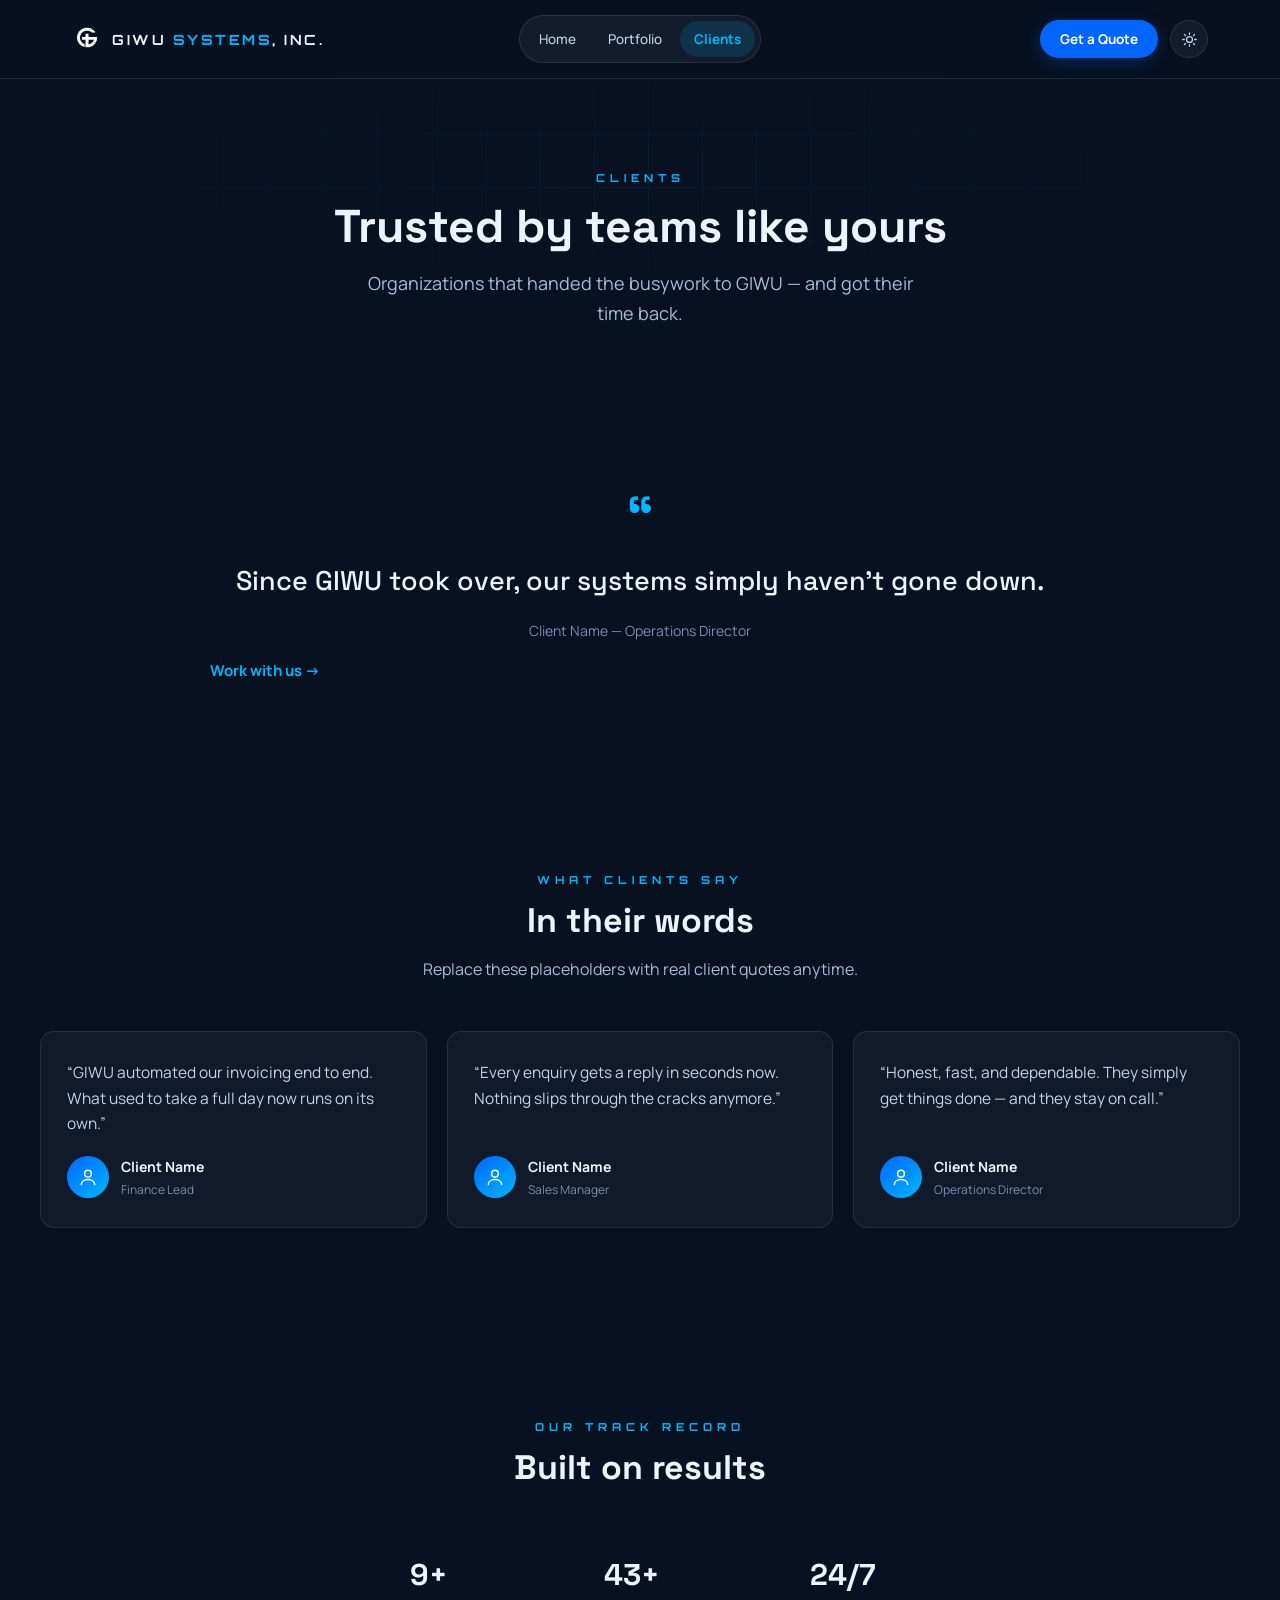
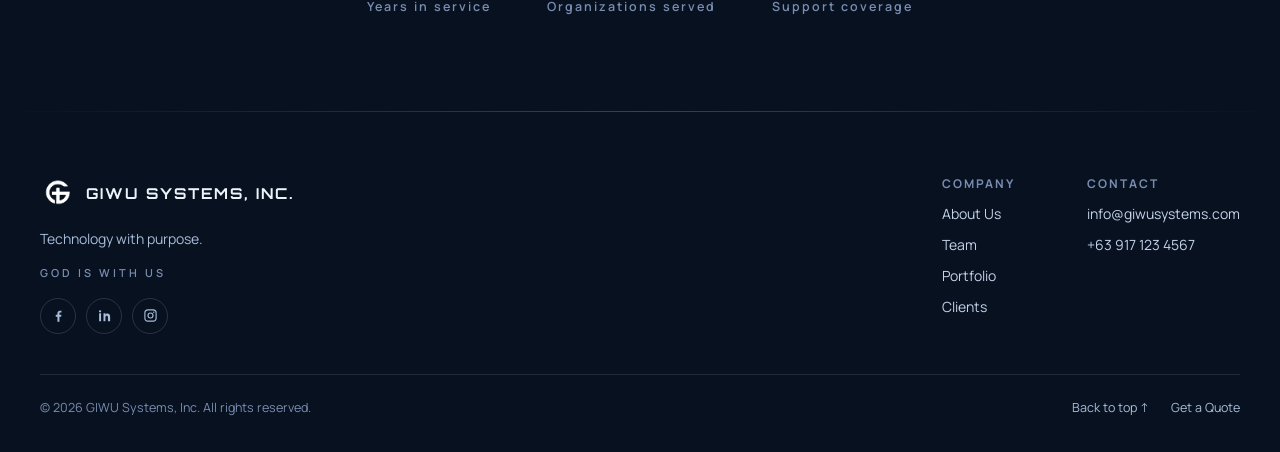
==== commit 87258456: "Remove hero flow, tools marquee, process, contact, CTA, and FAQ Trimmed to essentials per request: -" ====
--- a/clients.html
+++ b/clients.html
@@ -63,11 +63,11 @@
           <a href="portfolio.html" class="nav-link">Portfolio</a>
           <a href="clients.html" class="nav-link active" aria-current="page">Clients</a>
         </div>
-        <a class="btn btn-primary menu-cta" href="index.html#contact">Get a Quote</a>
+        <a class="btn btn-primary menu-cta" href="mailto:info@giwusystems.com">Get a Quote</a>
       </nav>
 
       <div class="header-actions">
-        <a class="btn btn-primary nav-cta" href="index.html#contact">Get a Quote</a>
+        <a class="btn btn-primary nav-cta" href="mailto:info@giwusystems.com">Get a Quote</a>
         <button class="theme-btn" type="button" aria-label="Switch to light mode">
           <svg class="ico-sun" width="17" height="17" viewBox="0 0 24 24" fill="none" stroke="currentColor" stroke-width="1.8" stroke-linecap="round" aria-hidden="true"><circle cx="12" cy="12" r="4.2"></circle><path d="M12 2.5v2.2M12 19.3v2.2M2.5 12h2.2M19.3 12h2.2M4.9 4.9l1.6 1.6M17.5 17.5l1.6 1.6M19.1 4.9l-1.6 1.6M6.5 17.5l-1.6 1.6"></path></svg>
           <svg class="ico-moon" width="16" height="16" viewBox="0 0 24 24" fill="none" stroke="currentColor" stroke-width="1.8" stroke-linecap="round" stroke-linejoin="round" aria-hidden="true"><path d="M21 12.8A9 9 0 1 1 11.2 3 7 7 0 0 0 21 12.8z"></path></svg>
@@ -98,7 +98,7 @@
         <span class="quote-mark" aria-hidden="true">&ldquo;</span>
         <blockquote class="quote-text">Since GIWU took over, our systems simply haven&rsquo;t gone down.</blockquote>
         <figcaption class="quote-attr">Client Name — Operations Director</figcaption>
-        <a href="index.html#contact" class="link-arrow">Work with us <span aria-hidden="true">&rarr;</span></a>
+        <a href="mailto:info@giwusystems.com" class="link-arrow">Work with us <span aria-hidden="true">&rarr;</span></a>
       </figure>
     </section>
 
@@ -160,22 +160,6 @@
       </div>
     </section>
 
-    <!-- ===== CTA band ===== -->
-    <section class="section reveal" aria-label="Get started">
-      <div class="container">
-        <div class="cta-card">
-          <div class="cta-glow" aria-hidden="true"></div>
-          <div class="cta-eyebrow">
-            <span class="cta-line-l" aria-hidden="true"></span>
-            <span class="eyebrow eyebrow-cyan">GET STARTED</span>
-            <span class="cta-line-r" aria-hidden="true"></span>
-          </div>
-          <h2 class="cta-title">Join the teams running on autopilot.</h2>
-          <a href="index.html#contact" class="btn btn-primary btn-lg cta-btn">Get a Quote</a>
-        </div>
-      </div>
-    </section>
-
   </main>
 
   <!-- ===== Footer ===== -->
@@ -223,7 +207,7 @@
         <span>&copy; 2026 GIWU Systems, Inc. All rights reserved.</span>
         <div class="footer-bottom-links">
           <a href="#top">Back to top <span aria-hidden="true">&uarr;</span></a>
-          <a href="index.html#contact">Get a Quote</a>
+          <a href="mailto:info@giwusystems.com">Get a Quote</a>
         </div>
       </div>
     </div>
--- a/assets/css/styles.css
+++ b/assets/css/styles.css
@@ -39,7 +39,7 @@
 
 /* ---------- Theme tokens ---------- */
 :root {
-  --bg: #071120; --bg-2: #0A1D3D; --bg-footer: #050D1A;
+  --bg: #071120; --bg-2: #071120; --bg-footer: #071120;
   --header-bg: rgba(7,17,32,0.9); --menu-bg: rgba(7,17,32,0.98);
   --card: rgba(255,255,255,0.04); --card-border: rgba(255,255,255,0.09);
   --pill-bg: rgba(255,255,255,0.05); --hairline: rgba(255,255,255,0.1);
@@ -51,7 +51,7 @@
   --err: #ff6b6b;
 }
 html.light {
-  --bg: #FFFFFF; --bg-2: #F4F7FB; --bg-footer: #EEF3F9;
+  --bg: #FFFFFF; --bg-2: #FFFFFF; --bg-footer: #FFFFFF;
   --header-bg: rgba(255,255,255,0.92); --menu-bg: rgba(255,255,255,0.98);
   --card: #FFFFFF; --card-border: #E1E8F2;
   --pill-bg: #F1F5FA; --hairline: #E4EAF3;
@@ -309,12 +309,7 @@
 /* ---------- Process (fixed dark band) ---------- */
 .process {
   position: relative; overflow: hidden;
-  background: linear-gradient(180deg, #0A1D3D 0%, #071120 100%);
-}
-.process-glow {
-  position: absolute; left: 50%; top: -220px; transform: translateX(-50%);
-  width: 820px; height: 520px; pointer-events: none;
-  background: radial-gradient(ellipse, rgba(0,102,255,0.18) 0%, transparent 65%);
+  background: #071120;
 }
 .process .container { position: relative; }
 .step-card {
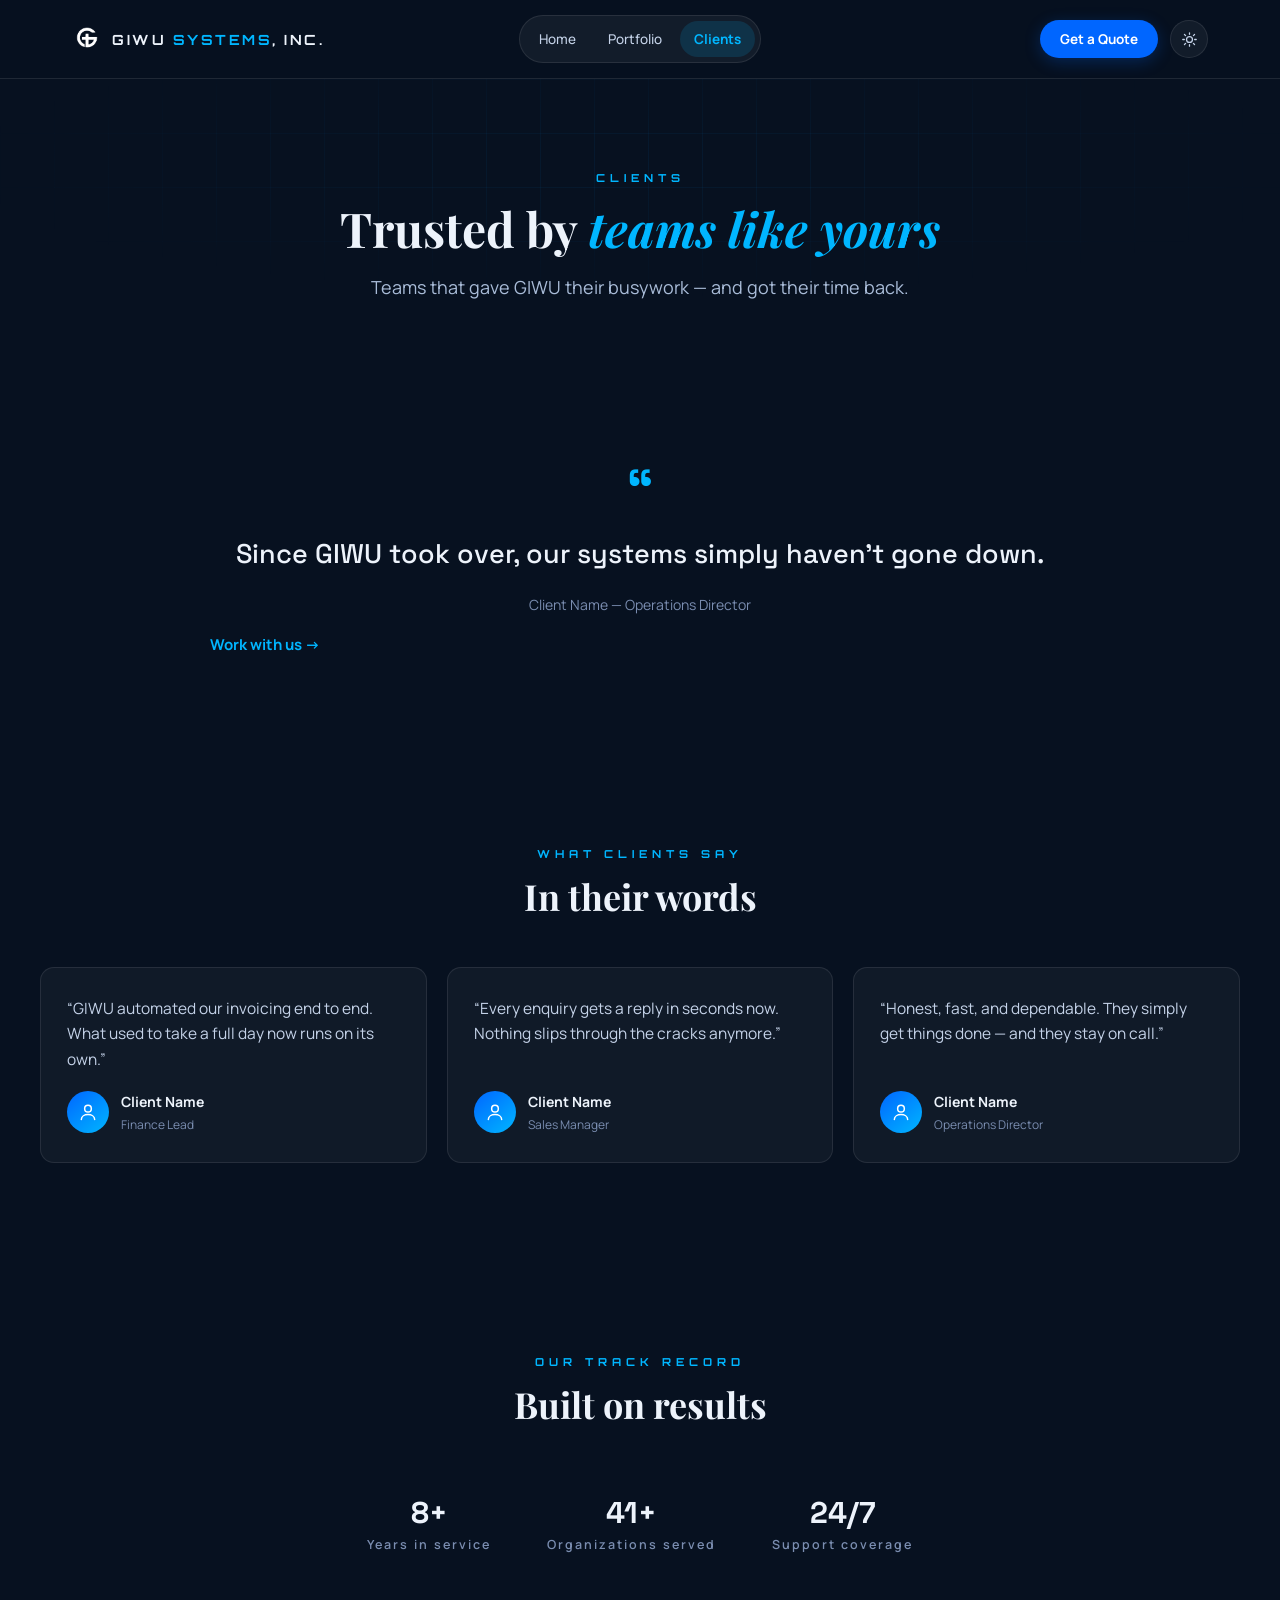
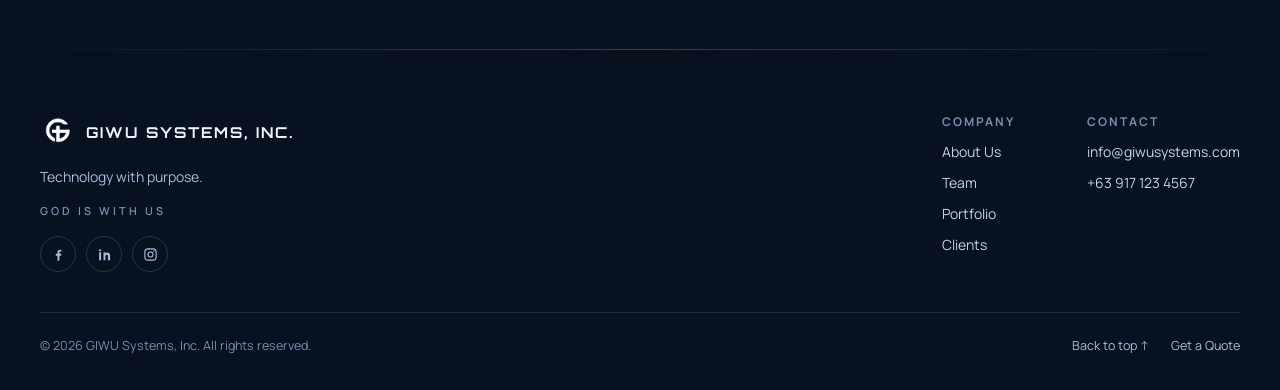
==== commit 51f34ead: "Editorial serif typography site-wide; trim copy - All major headings (hero, page heroes, section tit" ====
--- a/clients.html
+++ b/clients.html
@@ -27,7 +27,7 @@
 
   <link rel="preconnect" href="https://fonts.googleapis.com">
   <link rel="preconnect" href="https://fonts.gstatic.com" crossorigin>
-  <link href="https://fonts.googleapis.com/css2?family=Manrope:wght@400;500;600;700&family=Orbitron:wght@700&family=Space+Grotesk:wght@500;600;700&display=swap" rel="stylesheet">
+  <link href="https://fonts.googleapis.com/css2?family=Manrope:wght@400;500;600;700&family=Orbitron:wght@700&family=Space+Grotesk:wght@500;600;700&family=Playfair+Display:ital,wght@0,600;0,700;1,500;1,600;1,700&display=swap" rel="stylesheet">
 
   <link rel="stylesheet" href="assets/css/styles.css">
 
@@ -87,8 +87,8 @@
       <div class="hero-grid" aria-hidden="true"></div>
       <div class="container">
         <span class="eyebrow">CLIENTS</span>
-        <h1 id="page-title" class="page-hero-title">Trusted by teams like yours</h1>
-        <p class="page-hero-sub">Organizations that handed the busywork to GIWU — and got their time back.</p>
+        <h1 id="page-title" class="page-hero-title">Trusted by <em>teams like yours</em></h1>
+        <p class="page-hero-sub">Teams that gave GIWU their busywork — and got their time back.</p>
       </div>
     </section>
 
@@ -108,7 +108,6 @@
         <div class="section-head section-head-center" style="margin: 0 auto;">
           <span class="eyebrow">WHAT CLIENTS SAY</span>
           <h2 id="voices-title" class="section-title">In their words</h2>
-          <p class="section-desc">Replace these placeholders with real client quotes anytime.</p>
         </div>
         <div class="t-grid">
           <figure class="t-card">
--- a/assets/css/styles.css
+++ b/assets/css/styles.css
@@ -109,9 +109,10 @@
   gap: 24px; flex-wrap: wrap;
 }
 .section-title {
-  font-family: 'Space Grotesk', sans-serif; font-weight: 700;
-  font-size: 34px; color: var(--ink); line-height: 1.2;
-}
+  font-family: 'Playfair Display', Georgia, serif; font-weight: 700;
+  font-size: 36px; color: var(--ink); line-height: 1.22;
+}
+.section-title em { font-style: italic; color: var(--accent); }
 .section-title.on-dark { color: #EDF3FB; }
 .section-desc { font-size: 16px; line-height: 1.7; color: var(--body); text-wrap: pretty; }
 .lead { font-size: 16px; line-height: 1.7; color: var(--body); text-wrap: pretty; }
@@ -252,10 +253,11 @@
              gwPulse 4.5s ease-in-out .8s infinite;
 }
 .hero-title {
-  font-family: 'Space Grotesk', sans-serif; font-weight: 700; font-size: 58px;
-  line-height: 1.1; color: var(--ink); text-wrap: balance; max-width: min(760px, 100%);
+  font-family: 'Playfair Display', Georgia, serif; font-weight: 700; font-size: 56px;
+  line-height: 1.12; color: var(--ink); text-wrap: balance; max-width: min(760px, 100%);
 }
 .grad {
+  font-style: italic;
   background: linear-gradient(90deg, #0066FF, #00B6FF);
   -webkit-background-clip: text; background-clip: text;
   -webkit-text-fill-color: transparent; color: #00B6FF;
@@ -610,7 +612,8 @@
 /* ---------- Sub-page hero ---------- */
 .page-hero { position: relative; overflow: hidden; background: var(--bg); padding: 92px 32px 64px; }
 .page-hero .container { position: relative; display: flex; flex-direction: column; align-items: center; text-align: center; gap: 16px; }
-.page-hero-title { font-family: 'Space Grotesk', sans-serif; font-weight: 700; font-size: 46px; line-height: 1.1; color: var(--ink); text-wrap: balance; }
+.page-hero-title { font-family: 'Playfair Display', Georgia, serif; font-weight: 700; font-size: 48px; line-height: 1.14; color: var(--ink); text-wrap: balance; }
+.page-hero-title em { font-style: italic; color: var(--accent); }
 .page-hero-sub { font-size: 18px; line-height: 1.7; color: var(--body); max-width: 580px; text-wrap: pretty; }
 
 /* ---------- Testimonial cards ---------- */
@@ -626,6 +629,27 @@
 
 @media (max-width: 900px) { .t-grid { grid-template-columns: 1fr; } }
 @media (max-width: 640px) { .page-hero { padding: 72px 20px 48px; } .page-hero-title { font-size: 34px; } }
+
+/* ---------- Editorial "Why" section ---------- */
+.why-head { max-width: 780px; margin: 0 auto; text-align: center; display: flex; flex-direction: column; align-items: center; gap: 16px; }
+.why-heading { font-family: 'Playfair Display', Georgia, serif; font-weight: 700; font-size: 46px; line-height: 1.18; color: var(--ink); text-wrap: balance; }
+.why-heading em { font-style: italic; color: var(--accent); }
+.why-grid { display: grid; grid-template-columns: repeat(3, 1fr); gap: 20px; }
+.why-card {
+  background: var(--card); border: 1px solid var(--card-border); border-radius: 16px;
+  padding: 30px 28px; display: flex; flex-direction: column; gap: 12px;
+  transition: transform .25s ease, border-color .25s ease, box-shadow .25s ease;
+}
+.why-card:hover { transform: translateY(-4px); border-color: var(--hover-border); box-shadow: var(--hover-shadow); }
+.why-card-top { display: flex; align-items: center; justify-content: space-between; margin-bottom: 6px; }
+.why-icon { width: 54px; height: 54px; border-radius: 14px; flex-shrink: 0; display: flex; align-items: center; justify-content: center; background: var(--accent-soft); color: var(--accent); }
+.why-icon svg { width: 26px; height: 26px; }
+.why-num { font-family: 'Playfair Display', Georgia, serif; font-style: italic; font-weight: 600; font-size: 36px; line-height: 1; color: var(--accent); opacity: .75; }
+.why-title { font-family: 'Playfair Display', Georgia, serif; font-weight: 700; font-size: 23px; line-height: 1.2; color: var(--ink); }
+.why-sub { font-size: 14px; font-weight: 600; line-height: 1.5; color: var(--accent); }
+.why-body { font-size: 15px; line-height: 1.65; color: var(--body); text-wrap: pretty; }
+@media (max-width: 900px) { .why-grid { grid-template-columns: 1fr; } }
+@media (max-width: 640px) { .why-heading { font-size: 32px; } }
 
 /* ---------- Responsive ---------- */
 @media (max-width: 1020px) {
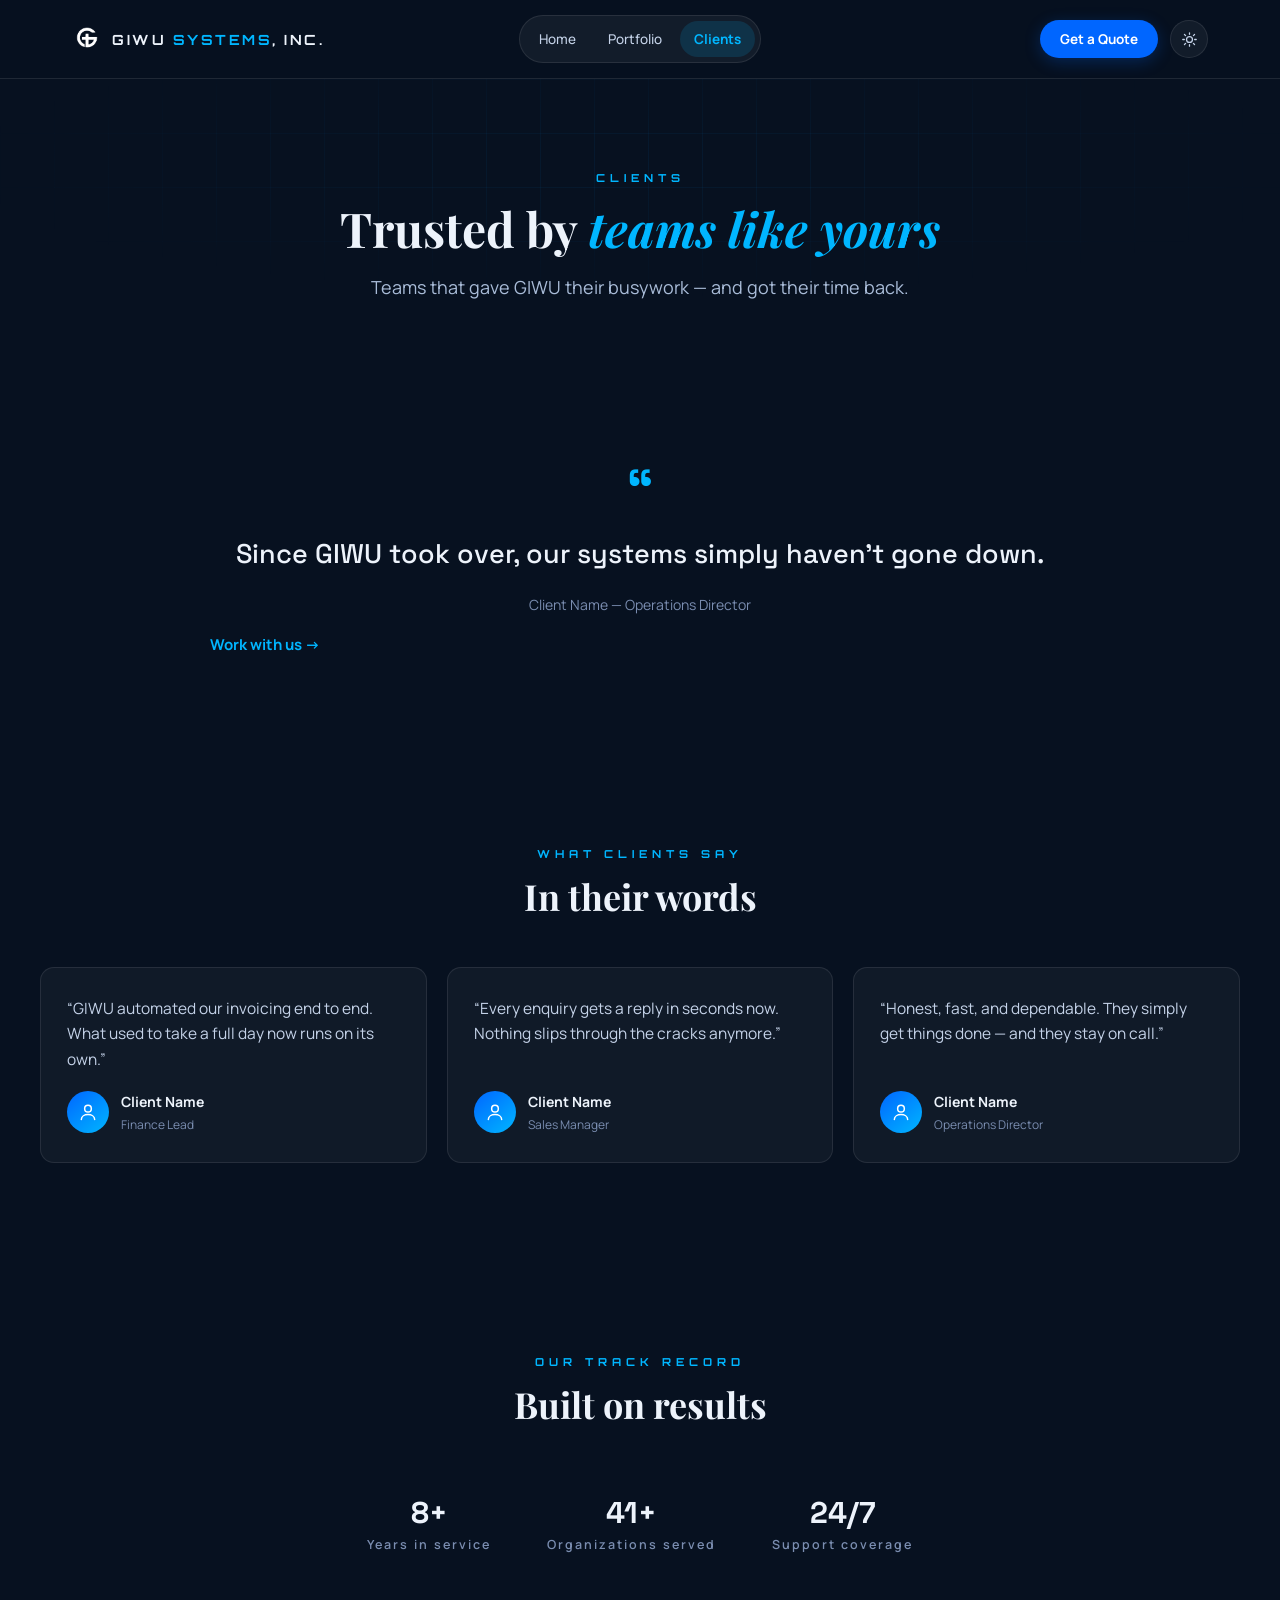
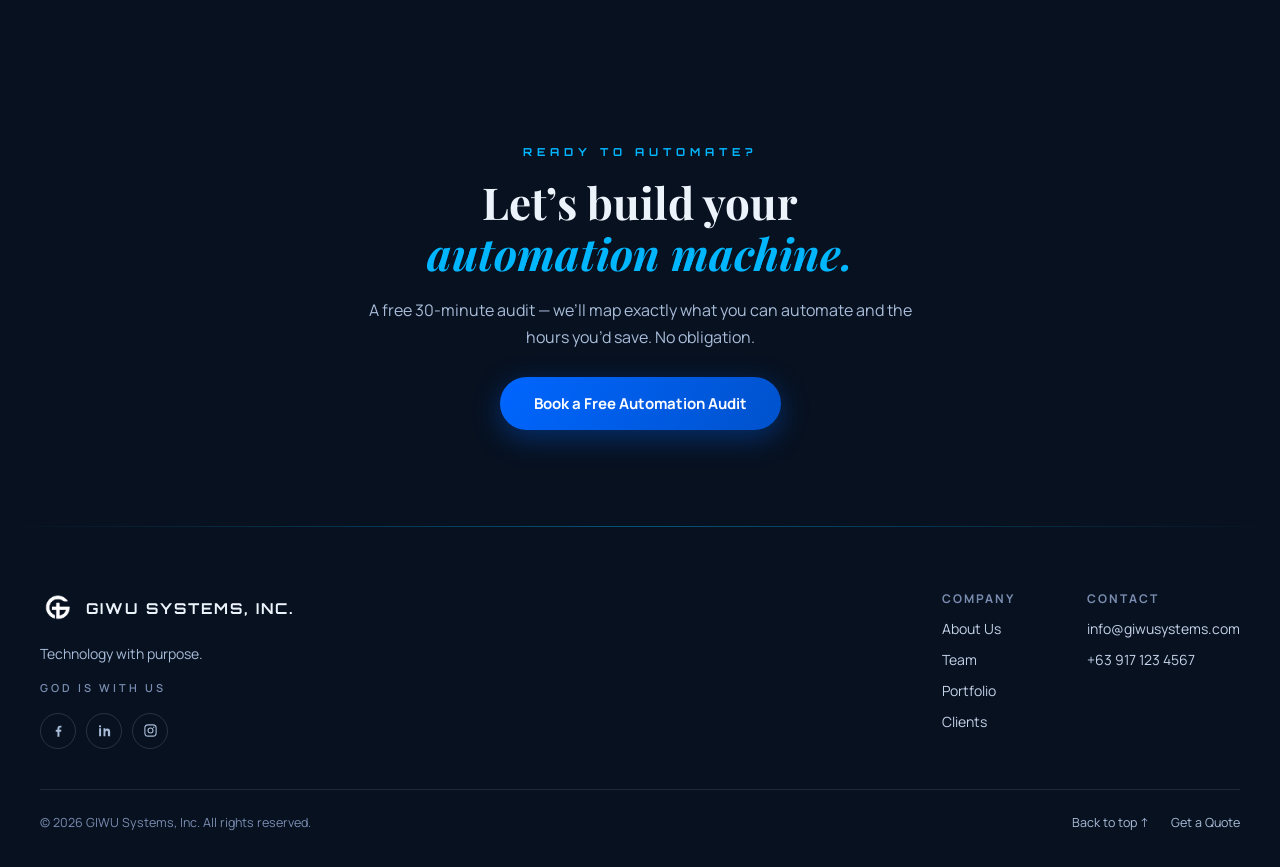
==== commit 49c9c335: "Add editorial CTA before footer; fix social preview - New "Book a Free Automation Audit" CTA (serif " ====
--- a/clients.html
+++ b/clients.html
@@ -8,19 +8,19 @@
   <meta name="theme-color" content="#071120">
   <meta name="color-scheme" content="dark light">
 
-  <link rel="canonical" href="https://giwusystems.com/clients.html">
+  <link rel="canonical" href="https://iamcharlesstratos-source.github.io/giwu-website/clients.html">
   <meta property="og:type" content="website">
   <meta property="og:site_name" content="GIWU Systems, Inc.">
   <meta property="og:locale" content="en_US">
   <meta property="og:title" content="Clients — GIWU Systems, Inc.">
   <meta property="og:description" content="Trusted by teams who let GIWU automate their busywork.">
-  <meta property="og:url" content="https://giwusystems.com/clients.html">
-  <meta property="og:image" content="https://giwusystems.com/assets/img/logo-full.png">
+  <meta property="og:url" content="https://iamcharlesstratos-source.github.io/giwu-website/clients.html">
+  <meta property="og:image" content="https://iamcharlesstratos-source.github.io/giwu-website/assets/img/logo-full.png">
   <meta property="og:image:alt" content="GIWU Systems logo — a stylized G fused with an illuminated cross">
   <meta name="twitter:card" content="summary_large_image">
   <meta name="twitter:title" content="Clients — GIWU Systems, Inc.">
   <meta name="twitter:description" content="Trusted by teams who let GIWU automate their busywork.">
-  <meta name="twitter:image" content="https://giwusystems.com/assets/img/logo-full.png">
+  <meta name="twitter:image" content="https://iamcharlesstratos-source.github.io/giwu-website/assets/img/logo-full.png">
 
   <link rel="icon" type="image/png" href="assets/img/logo-full.png">
   <link rel="apple-touch-icon" href="assets/img/logo-full.png">
@@ -159,6 +159,16 @@
       </div>
     </section>
 
+    <!-- ===== Call to action ===== -->
+    <section class="section cta-final reveal" aria-labelledby="cta-final-title">
+      <div class="container cta-final-inner">
+        <span class="eyebrow">READY TO AUTOMATE?</span>
+        <h2 id="cta-final-title" class="cta-final-title">Let&rsquo;s build your <em>automation machine.</em></h2>
+        <p class="cta-final-sub">A free 30-minute audit &mdash; we&rsquo;ll map exactly what you can automate and the hours you&rsquo;d save. No obligation.</p>
+        <a href="mailto:info@giwusystems.com?subject=Free%20Automation%20Audit" class="btn btn-gradient btn-lg cta-final-btn">Book a Free Automation Audit</a>
+      </div>
+    </section>
+
   </main>
 
   <!-- ===== Footer ===== -->
--- a/assets/css/styles.css
+++ b/assets/css/styles.css
@@ -650,6 +650,14 @@
 .why-body { font-size: 15px; line-height: 1.65; color: var(--body); text-wrap: pretty; }
 @media (max-width: 900px) { .why-grid { grid-template-columns: 1fr; } }
 @media (max-width: 640px) { .why-heading { font-size: 32px; } }
+
+/* ---------- Final CTA ---------- */
+.cta-final-inner { max-width: 720px; margin: 0 auto; text-align: center; display: flex; flex-direction: column; align-items: center; gap: 18px; }
+.cta-final-title { font-family: 'Playfair Display', Georgia, serif; font-weight: 700; font-size: 44px; line-height: 1.15; color: var(--ink); text-wrap: balance; }
+.cta-final-title em { font-style: italic; color: var(--accent); }
+.cta-final-sub { font-size: 16px; line-height: 1.7; color: var(--body); max-width: 560px; text-wrap: pretty; }
+.cta-final-btn { margin-top: 8px; }
+@media (max-width: 640px) { .cta-final-title { font-size: 32px; } }
 
 /* ---------- Responsive ---------- */
 @media (max-width: 1020px) {
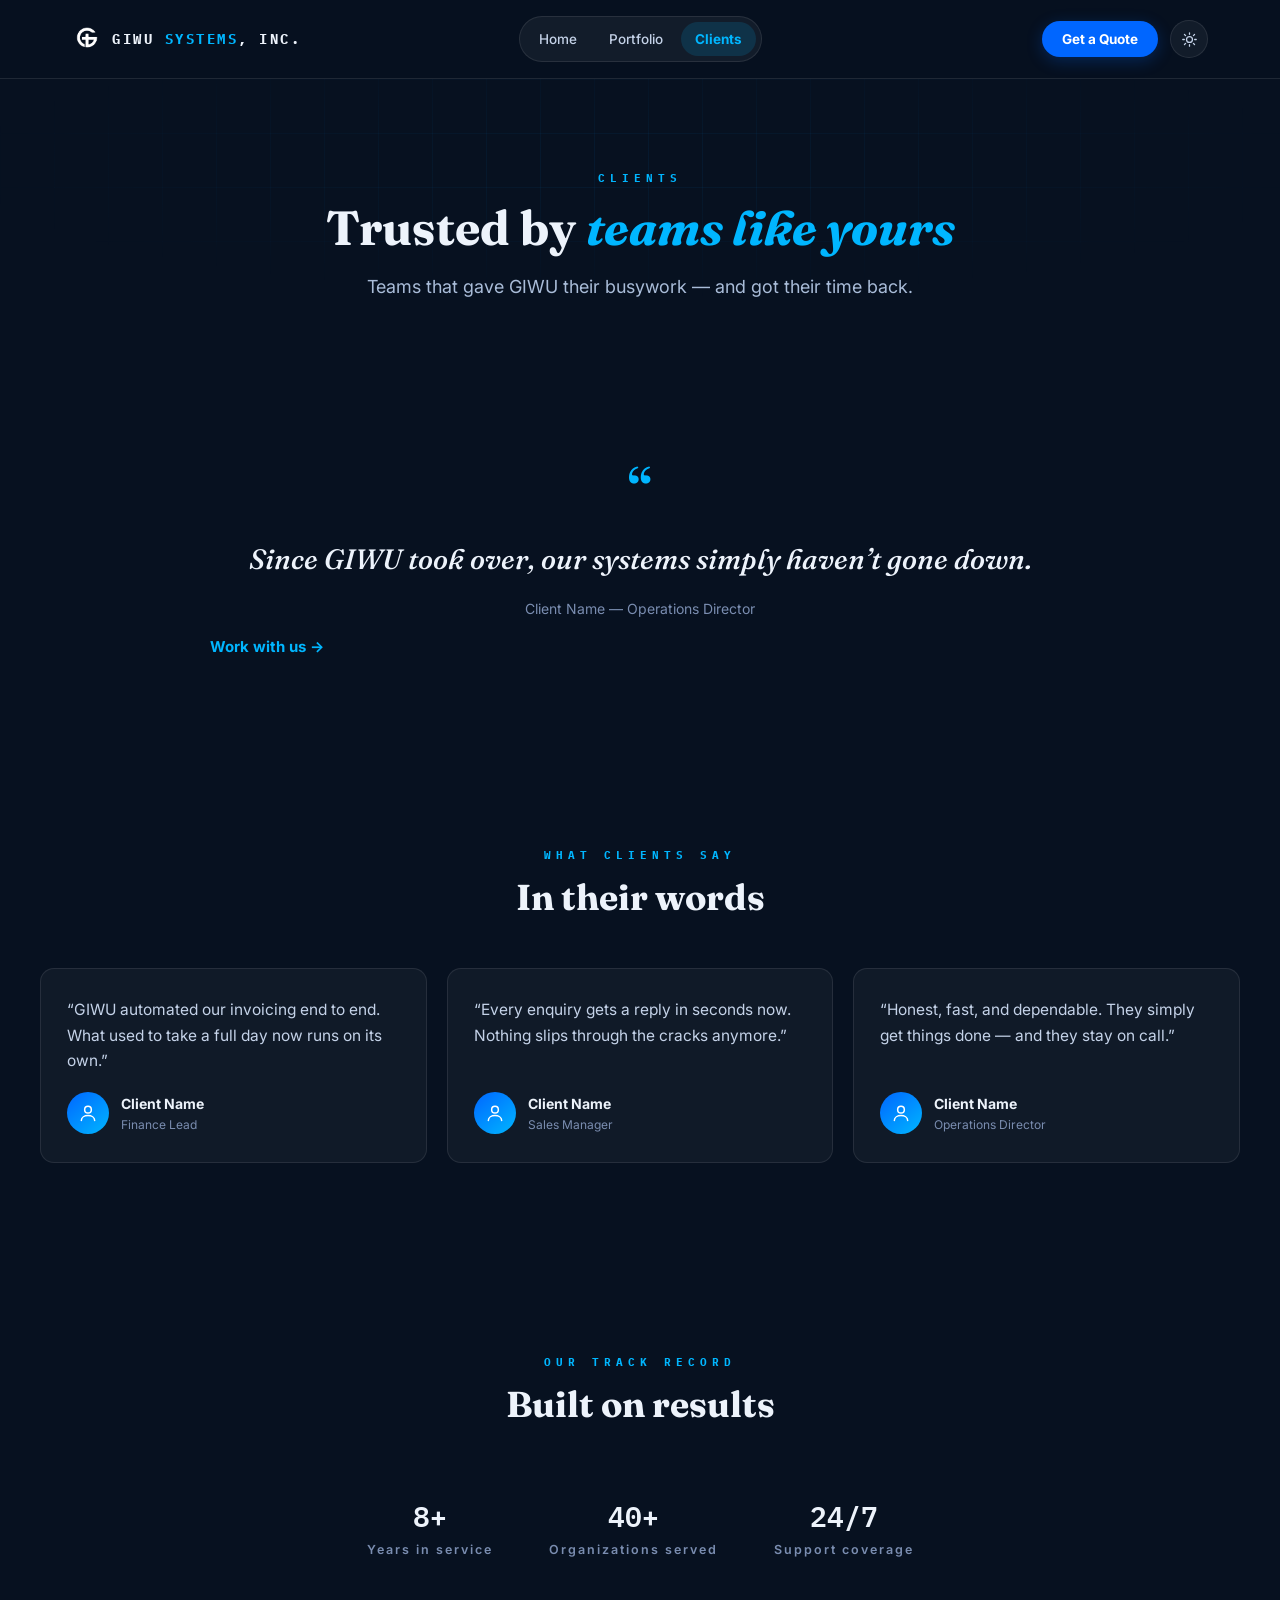
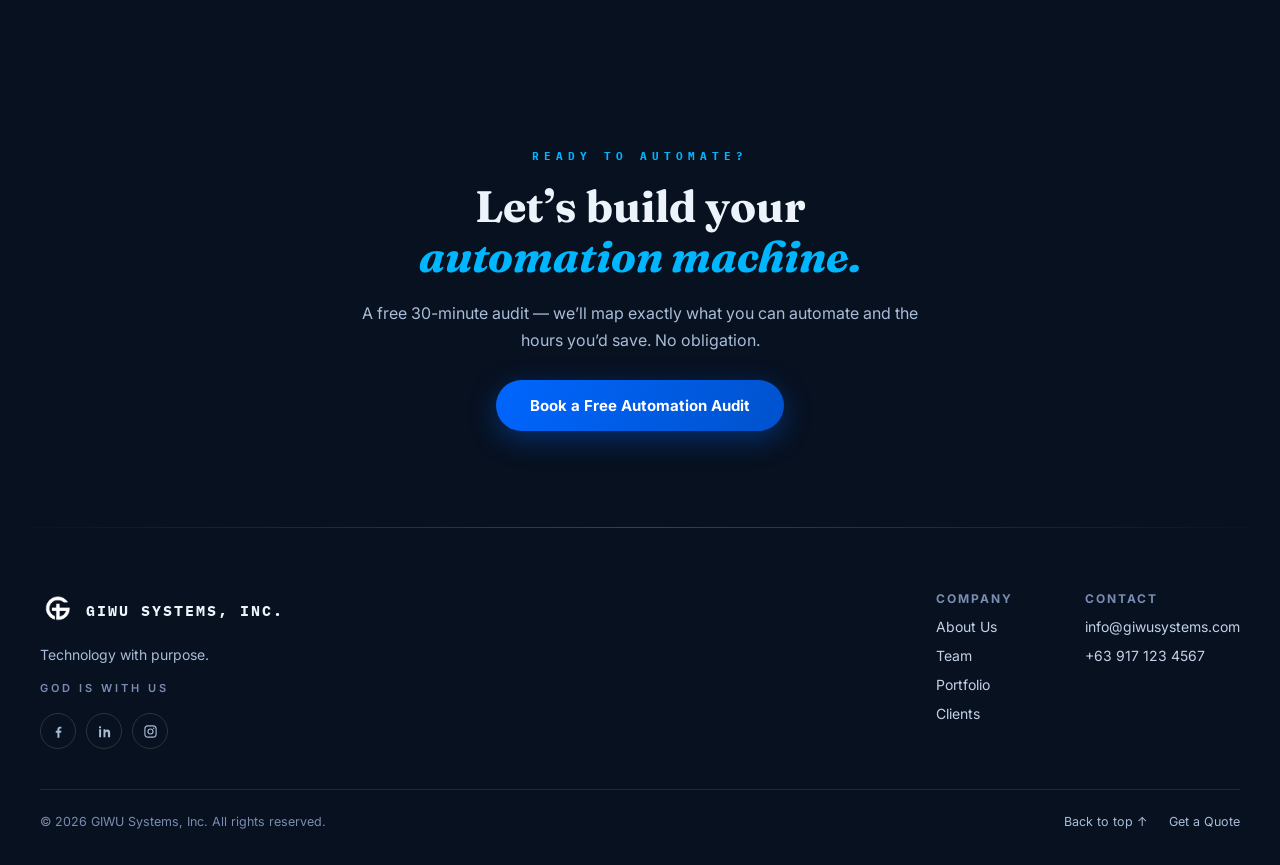
==== commit a9862320: "Adopt the "Editorial Engine" font system - Fraunces (display serif) replaces Playfair Display — warm" ====
--- a/clients.html
+++ b/clients.html
@@ -8,26 +8,26 @@
   <meta name="theme-color" content="#071120">
   <meta name="color-scheme" content="dark light">
 
-  <link rel="canonical" href="https://iamcharlesstratos-source.github.io/giwu-website/clients.html">
+  <link rel="canonical" href="https://giwu-systems.github.io/clients.html">
   <meta property="og:type" content="website">
   <meta property="og:site_name" content="GIWU Systems, Inc.">
   <meta property="og:locale" content="en_US">
   <meta property="og:title" content="Clients — GIWU Systems, Inc.">
   <meta property="og:description" content="Trusted by teams who let GIWU automate their busywork.">
-  <meta property="og:url" content="https://iamcharlesstratos-source.github.io/giwu-website/clients.html">
-  <meta property="og:image" content="https://iamcharlesstratos-source.github.io/giwu-website/assets/img/logo-full.png">
+  <meta property="og:url" content="https://giwu-systems.github.io/clients.html">
+  <meta property="og:image" content="https://giwu-systems.github.io/assets/img/logo-full.png">
   <meta property="og:image:alt" content="GIWU Systems logo — a stylized G fused with an illuminated cross">
   <meta name="twitter:card" content="summary_large_image">
   <meta name="twitter:title" content="Clients — GIWU Systems, Inc.">
   <meta name="twitter:description" content="Trusted by teams who let GIWU automate their busywork.">
-  <meta name="twitter:image" content="https://iamcharlesstratos-source.github.io/giwu-website/assets/img/logo-full.png">
+  <meta name="twitter:image" content="https://giwu-systems.github.io/assets/img/logo-full.png">
 
   <link rel="icon" type="image/png" href="assets/img/logo-full.png">
   <link rel="apple-touch-icon" href="assets/img/logo-full.png">
 
   <link rel="preconnect" href="https://fonts.googleapis.com">
   <link rel="preconnect" href="https://fonts.gstatic.com" crossorigin>
-  <link href="https://fonts.googleapis.com/css2?family=Manrope:wght@400;500;600;700&family=Orbitron:wght@700&family=Space+Grotesk:wght@500;600;700&family=Playfair+Display:ital,wght@0,600;0,700;1,500;1,600;1,700&display=swap" rel="stylesheet">
+  <link href="https://fonts.googleapis.com/css2?family=Fraunces:ital,opsz,wght@0,9..144,400;0,9..144,600;0,9..144,700;1,9..144,500;1,9..144,600&family=Inter:wght@400;500;600;700&family=IBM+Plex+Mono:wght@500;600;700&display=swap" rel="stylesheet">
 
   <link rel="stylesheet" href="assets/css/styles.css">
 
--- a/assets/css/styles.css
+++ b/assets/css/styles.css
@@ -10,7 +10,7 @@
 body {
   background: var(--bg);
   color: var(--ink);
-  font-family: 'Manrope', -apple-system, BlinkMacSystemFont, sans-serif;
+  font-family: 'Inter', -apple-system, BlinkMacSystemFont, sans-serif;
   -webkit-font-smoothing: antialiased;
   text-rendering: optimizeLegibility;
   overflow-x: hidden;
@@ -94,12 +94,12 @@
 .grid-4 { grid-template-columns: repeat(4, 1fr); gap: 20px; }
 
 .eyebrow {
-  font-family: 'Orbitron', sans-serif; font-size: 11px; font-weight: 700;
+  font-family: 'IBM Plex Mono', ui-monospace, SFMono-Regular, monospace; font-size: 11px; font-weight: 700;
   letter-spacing: 5px; color: var(--accent);
 }
 .eyebrow-cyan { color: #00B6FF; }
 .micro-label {
-  font-family: 'Orbitron', sans-serif; font-size: 11px; font-weight: 700;
+  font-family: 'IBM Plex Mono', ui-monospace, SFMono-Regular, monospace; font-size: 11px; font-weight: 700;
   letter-spacing: 5px; color: var(--faint);
 }
 .section-head { display: flex; flex-direction: column; gap: 14px; max-width: 640px; }
@@ -109,7 +109,7 @@
   gap: 24px; flex-wrap: wrap;
 }
 .section-title {
-  font-family: 'Playfair Display', Georgia, serif; font-weight: 700;
+  font-family: 'Fraunces', Georgia, serif; font-weight: 700;
   font-size: 36px; color: var(--ink); line-height: 1.22;
 }
 .section-title em { font-style: italic; color: var(--accent); }
@@ -167,7 +167,7 @@
 .brand { display: flex; align-items: center; gap: 8px; text-decoration: none; }
 .brand img { object-fit: contain; }
 .brand-name {
-  font-family: 'Orbitron', sans-serif; font-weight: 700; font-size: 14px;
+  font-family: 'IBM Plex Mono', ui-monospace, SFMono-Regular, monospace; font-weight: 700; font-size: 14px;
   letter-spacing: 2.5px; color: var(--ink); white-space: nowrap;
 }
 .brand-accent { color: var(--accent); }
@@ -253,7 +253,7 @@
              gwPulse 4.5s ease-in-out .8s infinite;
 }
 .hero-title {
-  font-family: 'Playfair Display', Georgia, serif; font-weight: 700; font-size: 56px;
+  font-family: 'Fraunces', Georgia, serif; font-weight: 700; font-size: 56px;
   line-height: 1.12; color: var(--ink); text-wrap: balance; max-width: min(760px, 100%);
 }
 .grad {
@@ -271,7 +271,7 @@
 .hero-cta { display: flex; gap: 14px; flex-wrap: wrap; justify-content: center; margin-top: 8px; max-width: 100%; }
 .stats { display: flex; gap: 56px; justify-content: center; flex-wrap: wrap; margin-top: 18px; max-width: 100%; }
 .stat { display: flex; flex-direction: column; gap: 4px; align-items: center; }
-.stat-num { font-family: 'Space Grotesk', sans-serif; font-size: 30px; font-weight: 700; color: var(--ink); }
+.stat-num { font-family: 'IBM Plex Mono', ui-monospace, SFMono-Regular, monospace; font-size: 28px; font-weight: 600; color: var(--ink); font-variant-numeric: tabular-nums; }
 .stat-label { font-size: 12.5px; color: var(--faint); letter-spacing: 2px; font-weight: 600; }
 .hero-tagline { font-size: 12px; letter-spacing: 4px; font-weight: 600; color: var(--faint); margin-top: 4px; }
 
@@ -354,11 +354,11 @@
 }
 img.avatar { object-fit: cover; }
 .team-name { font-size: 18px; font-weight: 700; color: var(--ink); }
-.team-dept { font-family: 'Orbitron', sans-serif; font-size: 10px; font-weight: 700; letter-spacing: 3px; color: var(--accent); }
+.team-dept { font-family: 'IBM Plex Mono', ui-monospace, SFMono-Regular, monospace; font-size: 10px; font-weight: 700; letter-spacing: 3px; color: var(--accent); }
 /* Initial avatars (swap for real headshots later: <img class="avatar" src="…" alt="Name">) */
 .avatar-initials {
   border: none; color: #fff; letter-spacing: 1px;
-  font-family: 'Space Grotesk', sans-serif; font-size: 44px; font-weight: 700;
+  font-family: 'Fraunces', Georgia, serif; font-size: 44px; font-weight: 600;
 }
 .avatar-1 { background: linear-gradient(140deg, #0066FF, #00B6FF); }
 .avatar-2 { background: linear-gradient(140deg, #0A4FC4, #4C8DFF); }
@@ -385,9 +385,9 @@
   max-width: 860px; display: flex; flex-direction: column; align-items: center;
   text-align: center; gap: 20px;
 }
-.quote-mark { font-family: 'Space Grotesk', sans-serif; font-size: 52px; font-weight: 700; color: var(--accent); line-height: 1; }
+.quote-mark { font-family: 'Fraunces', Georgia, serif; font-size: 56px; font-weight: 600; color: var(--accent); line-height: 1; }
 .quote-text {
-  font-family: 'Space Grotesk', sans-serif; font-size: 27px; line-height: 1.5;
+  font-family: 'Fraunces', Georgia, serif; font-style: italic; font-size: 28px; line-height: 1.5;
   color: var(--ink); font-weight: 500; text-wrap: balance; max-width: 100%;
 }
 .quote-attr { font-size: 14px; color: var(--faint); font-style: normal; }
@@ -428,7 +428,7 @@
 .form-row { grid-template-columns: 1fr 1fr; gap: 18px; }
 .field { display: flex; flex-direction: column; gap: 8px; font-size: 13px; font-weight: 600; color: var(--body-2); }
 .input {
-  font-family: 'Manrope', sans-serif; font-size: 14px; padding: 13px 14px;
+  font-family: 'Inter', sans-serif; font-size: 14px; padding: 13px 14px;
   border: 1px solid var(--input-border); border-radius: 6px;
   background: var(--input-bg); color: var(--ink); outline: none;
   transition: border-color .2s ease, box-shadow .2s ease;
@@ -482,7 +482,7 @@
 .footer-top { display: flex; justify-content: space-between; gap: 48px; flex-wrap: wrap; }
 .footer-brand { display: flex; flex-direction: column; gap: 14px; max-width: 320px; }
 .footer-brand img { object-fit: contain; }
-.footer-brand-name { font-family: 'Orbitron', sans-serif; font-weight: 700; font-size: 15px; letter-spacing: 2px; color: var(--ink); }
+.footer-brand-name { font-family: 'IBM Plex Mono', ui-monospace, SFMono-Regular, monospace; font-weight: 700; font-size: 15px; letter-spacing: 2px; color: var(--ink); }
 .footer-tag { font-size: 14px; line-height: 1.7; color: var(--body); }
 .footer-motto { font-size: 11px; letter-spacing: 3px; font-weight: 600; color: var(--faint); }
 .social { display: flex; gap: 10px; margin-top: 4px; }
@@ -595,7 +595,7 @@
 .ba-grid { display: grid; grid-template-columns: 1fr auto 1fr; gap: 20px; align-items: center; }
 .ba-card { border-radius: 16px; padding: 30px 28px; border: 1px solid var(--card-border); background: var(--card); }
 .ba-after { position: relative; overflow: hidden; border-color: var(--hover-border); background: linear-gradient(160deg, rgba(0,102,255,0.10), var(--card)); box-shadow: var(--hover-shadow); }
-.ba-tag { display: inline-block; font-family: 'Orbitron', sans-serif; font-size: 10px; font-weight: 700; letter-spacing: 3px; padding: 6px 12px; border-radius: 999px; margin-bottom: 20px; }
+.ba-tag { display: inline-block; font-family: 'IBM Plex Mono', ui-monospace, SFMono-Regular, monospace; font-size: 10px; font-weight: 700; letter-spacing: 3px; padding: 6px 12px; border-radius: 999px; margin-bottom: 20px; }
 .ba-tag-before { color: #ff8a8a; background: rgba(255,107,107,0.12); }
 .ba-tag-after { color: var(--accent); background: var(--accent-soft); }
 .ba-list { display: flex; flex-direction: column; gap: 14px; }
@@ -612,7 +612,7 @@
 /* ---------- Sub-page hero ---------- */
 .page-hero { position: relative; overflow: hidden; background: var(--bg); padding: 92px 32px 64px; }
 .page-hero .container { position: relative; display: flex; flex-direction: column; align-items: center; text-align: center; gap: 16px; }
-.page-hero-title { font-family: 'Playfair Display', Georgia, serif; font-weight: 700; font-size: 48px; line-height: 1.14; color: var(--ink); text-wrap: balance; }
+.page-hero-title { font-family: 'Fraunces', Georgia, serif; font-weight: 700; font-size: 48px; line-height: 1.14; color: var(--ink); text-wrap: balance; }
 .page-hero-title em { font-style: italic; color: var(--accent); }
 .page-hero-sub { font-size: 18px; line-height: 1.7; color: var(--body); max-width: 580px; text-wrap: pretty; }
 
@@ -632,7 +632,7 @@
 
 /* ---------- Editorial "Why" section ---------- */
 .why-head { max-width: 780px; margin: 0 auto; text-align: center; display: flex; flex-direction: column; align-items: center; gap: 16px; }
-.why-heading { font-family: 'Playfair Display', Georgia, serif; font-weight: 700; font-size: 46px; line-height: 1.18; color: var(--ink); text-wrap: balance; }
+.why-heading { font-family: 'Fraunces', Georgia, serif; font-weight: 700; font-size: 46px; line-height: 1.18; color: var(--ink); text-wrap: balance; }
 .why-heading em { font-style: italic; color: var(--accent); }
 .why-grid { display: grid; grid-template-columns: repeat(3, 1fr); gap: 20px; }
 .why-card {
@@ -644,8 +644,8 @@
 .why-card-top { display: flex; align-items: center; justify-content: space-between; margin-bottom: 6px; }
 .why-icon { width: 54px; height: 54px; border-radius: 14px; flex-shrink: 0; display: flex; align-items: center; justify-content: center; background: var(--accent-soft); color: var(--accent); }
 .why-icon svg { width: 26px; height: 26px; }
-.why-num { font-family: 'Playfair Display', Georgia, serif; font-style: italic; font-weight: 600; font-size: 36px; line-height: 1; color: var(--accent); opacity: .75; }
-.why-title { font-family: 'Playfair Display', Georgia, serif; font-weight: 700; font-size: 23px; line-height: 1.2; color: var(--ink); }
+.why-num { font-family: 'Fraunces', Georgia, serif; font-style: italic; font-weight: 600; font-size: 36px; line-height: 1; color: var(--accent); opacity: .75; }
+.why-title { font-family: 'Fraunces', Georgia, serif; font-weight: 700; font-size: 23px; line-height: 1.2; color: var(--ink); }
 .why-sub { font-size: 14px; font-weight: 600; line-height: 1.5; color: var(--accent); }
 .why-body { font-size: 15px; line-height: 1.65; color: var(--body); text-wrap: pretty; }
 @media (max-width: 900px) { .why-grid { grid-template-columns: 1fr; } }
@@ -653,7 +653,7 @@
 
 /* ---------- Final CTA ---------- */
 .cta-final-inner { max-width: 720px; margin: 0 auto; text-align: center; display: flex; flex-direction: column; align-items: center; gap: 18px; }
-.cta-final-title { font-family: 'Playfair Display', Georgia, serif; font-weight: 700; font-size: 44px; line-height: 1.15; color: var(--ink); text-wrap: balance; }
+.cta-final-title { font-family: 'Fraunces', Georgia, serif; font-weight: 700; font-size: 44px; line-height: 1.15; color: var(--ink); text-wrap: balance; }
 .cta-final-title em { font-style: italic; color: var(--accent); }
 .cta-final-sub { font-size: 16px; line-height: 1.7; color: var(--body); max-width: 560px; text-wrap: pretty; }
 .cta-final-btn { margin-top: 8px; }
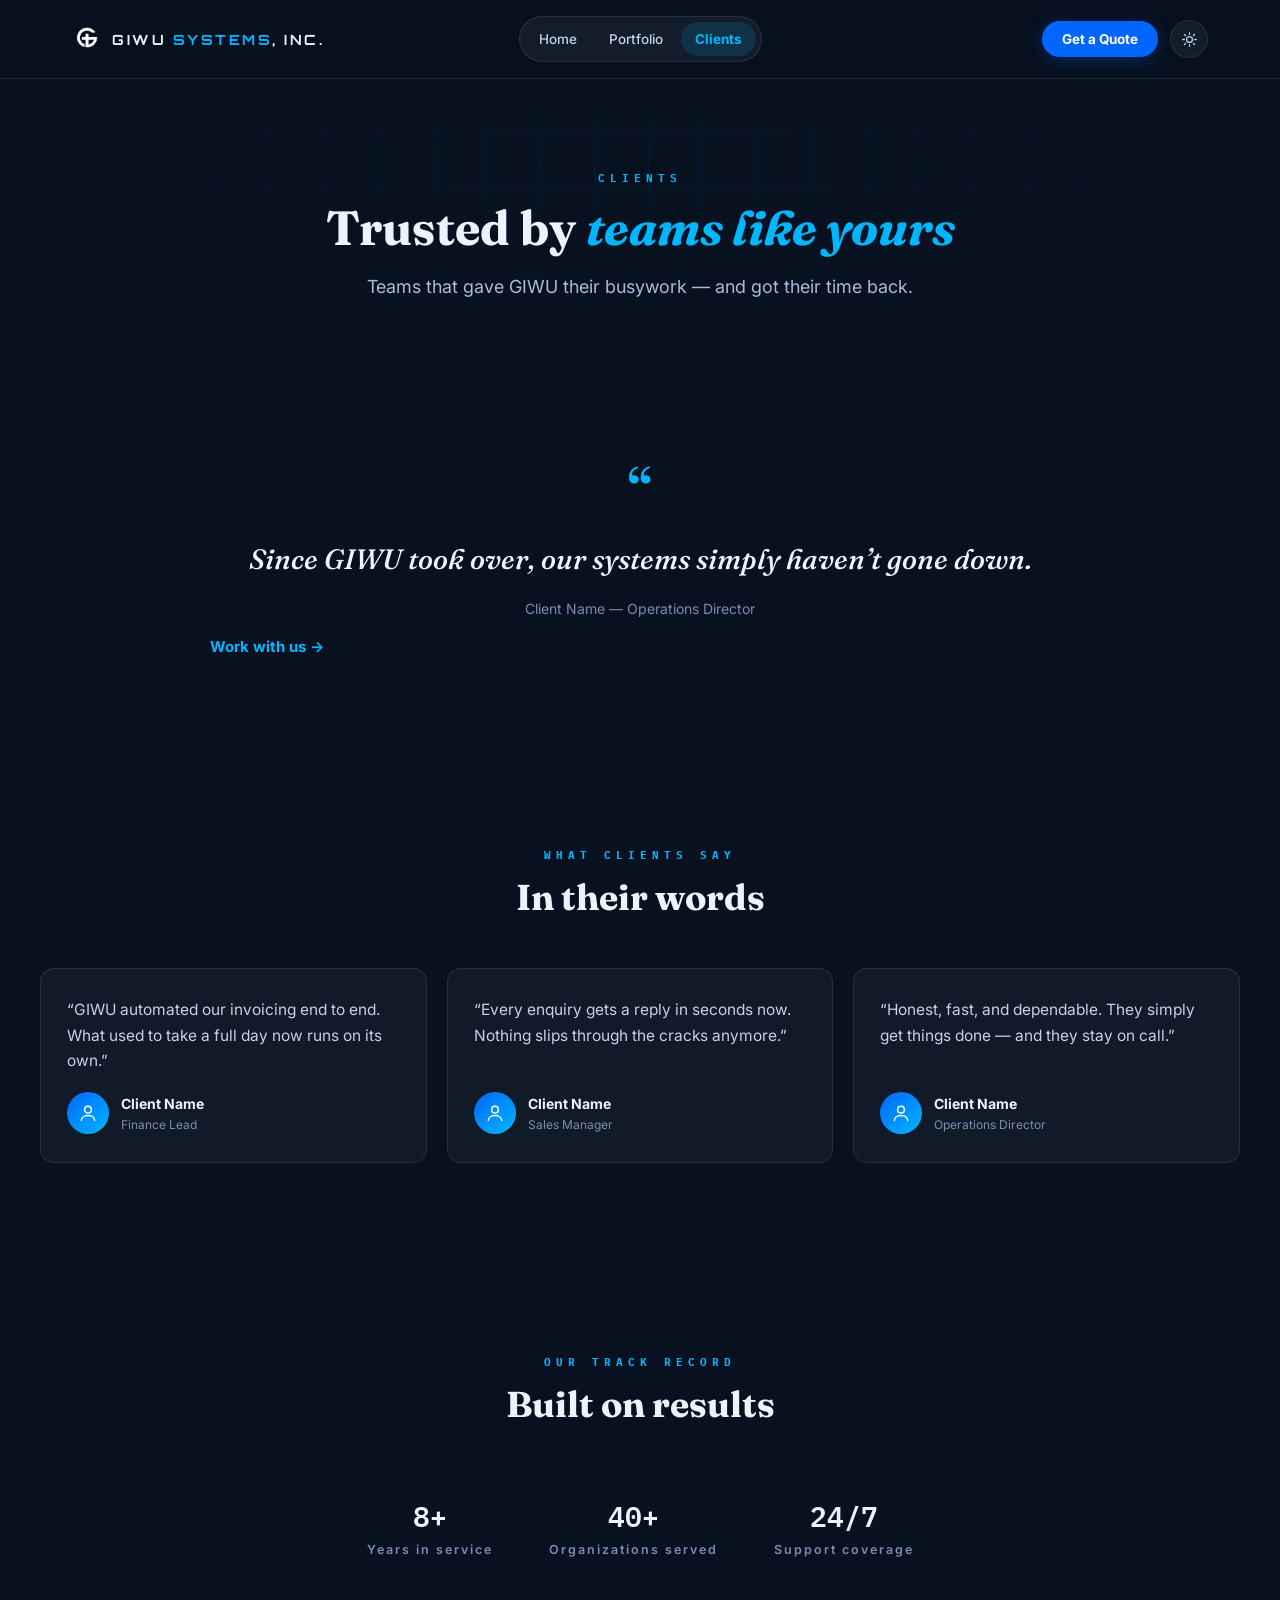
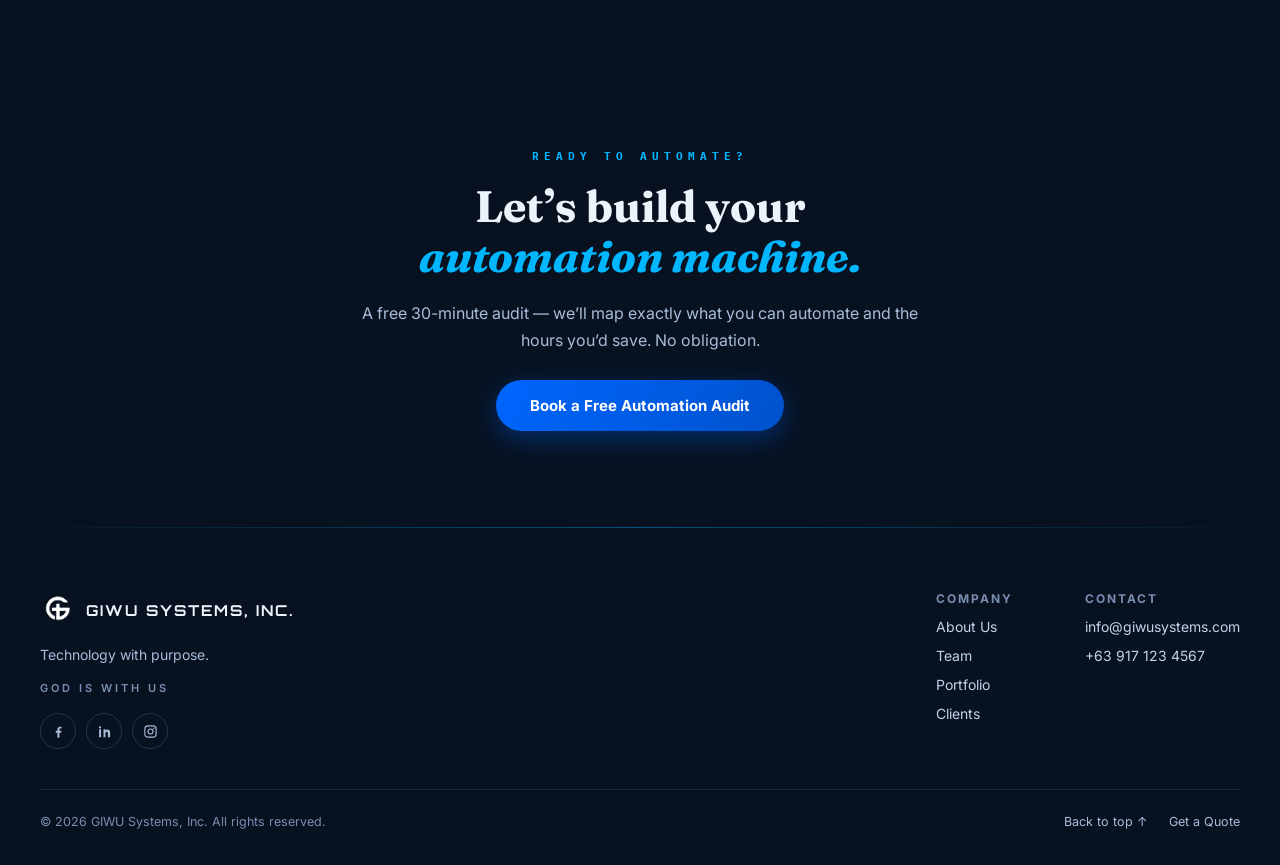
==== commit 21e8038b: "Keep the GIWU wordmark in Orbitron Revert only the header + footer wordmark ("GIWU SYSTEMS, INC.") b" ====
--- a/clients.html
+++ b/clients.html
@@ -27,7 +27,7 @@
 
   <link rel="preconnect" href="https://fonts.googleapis.com">
   <link rel="preconnect" href="https://fonts.gstatic.com" crossorigin>
-  <link href="https://fonts.googleapis.com/css2?family=Fraunces:ital,opsz,wght@0,9..144,400;0,9..144,600;0,9..144,700;1,9..144,500;1,9..144,600&family=Inter:wght@400;500;600;700&family=IBM+Plex+Mono:wght@500;600;700&display=swap" rel="stylesheet">
+  <link href="https://fonts.googleapis.com/css2?family=Fraunces:ital,opsz,wght@0,9..144,400;0,9..144,600;0,9..144,700;1,9..144,500;1,9..144,600&family=Inter:wght@400;500;600;700&family=IBM+Plex+Mono:wght@500;600;700&family=Orbitron:wght@700&display=swap" rel="stylesheet">
 
   <link rel="stylesheet" href="assets/css/styles.css">
 
--- a/assets/css/styles.css
+++ b/assets/css/styles.css
@@ -167,7 +167,7 @@
 .brand { display: flex; align-items: center; gap: 8px; text-decoration: none; }
 .brand img { object-fit: contain; }
 .brand-name {
-  font-family: 'IBM Plex Mono', ui-monospace, SFMono-Regular, monospace; font-weight: 700; font-size: 14px;
+  font-family: 'Orbitron', sans-serif; font-weight: 700; font-size: 14px;
   letter-spacing: 2.5px; color: var(--ink); white-space: nowrap;
 }
 .brand-accent { color: var(--accent); }
@@ -482,7 +482,7 @@
 .footer-top { display: flex; justify-content: space-between; gap: 48px; flex-wrap: wrap; }
 .footer-brand { display: flex; flex-direction: column; gap: 14px; max-width: 320px; }
 .footer-brand img { object-fit: contain; }
-.footer-brand-name { font-family: 'IBM Plex Mono', ui-monospace, SFMono-Regular, monospace; font-weight: 700; font-size: 15px; letter-spacing: 2px; color: var(--ink); }
+.footer-brand-name { font-family: 'Orbitron', sans-serif; font-weight: 700; font-size: 15px; letter-spacing: 2px; color: var(--ink); }
 .footer-tag { font-size: 14px; line-height: 1.7; color: var(--body); }
 .footer-motto { font-size: 11px; letter-spacing: 3px; font-weight: 600; color: var(--faint); }
 .social { display: flex; gap: 10px; margin-top: 4px; }
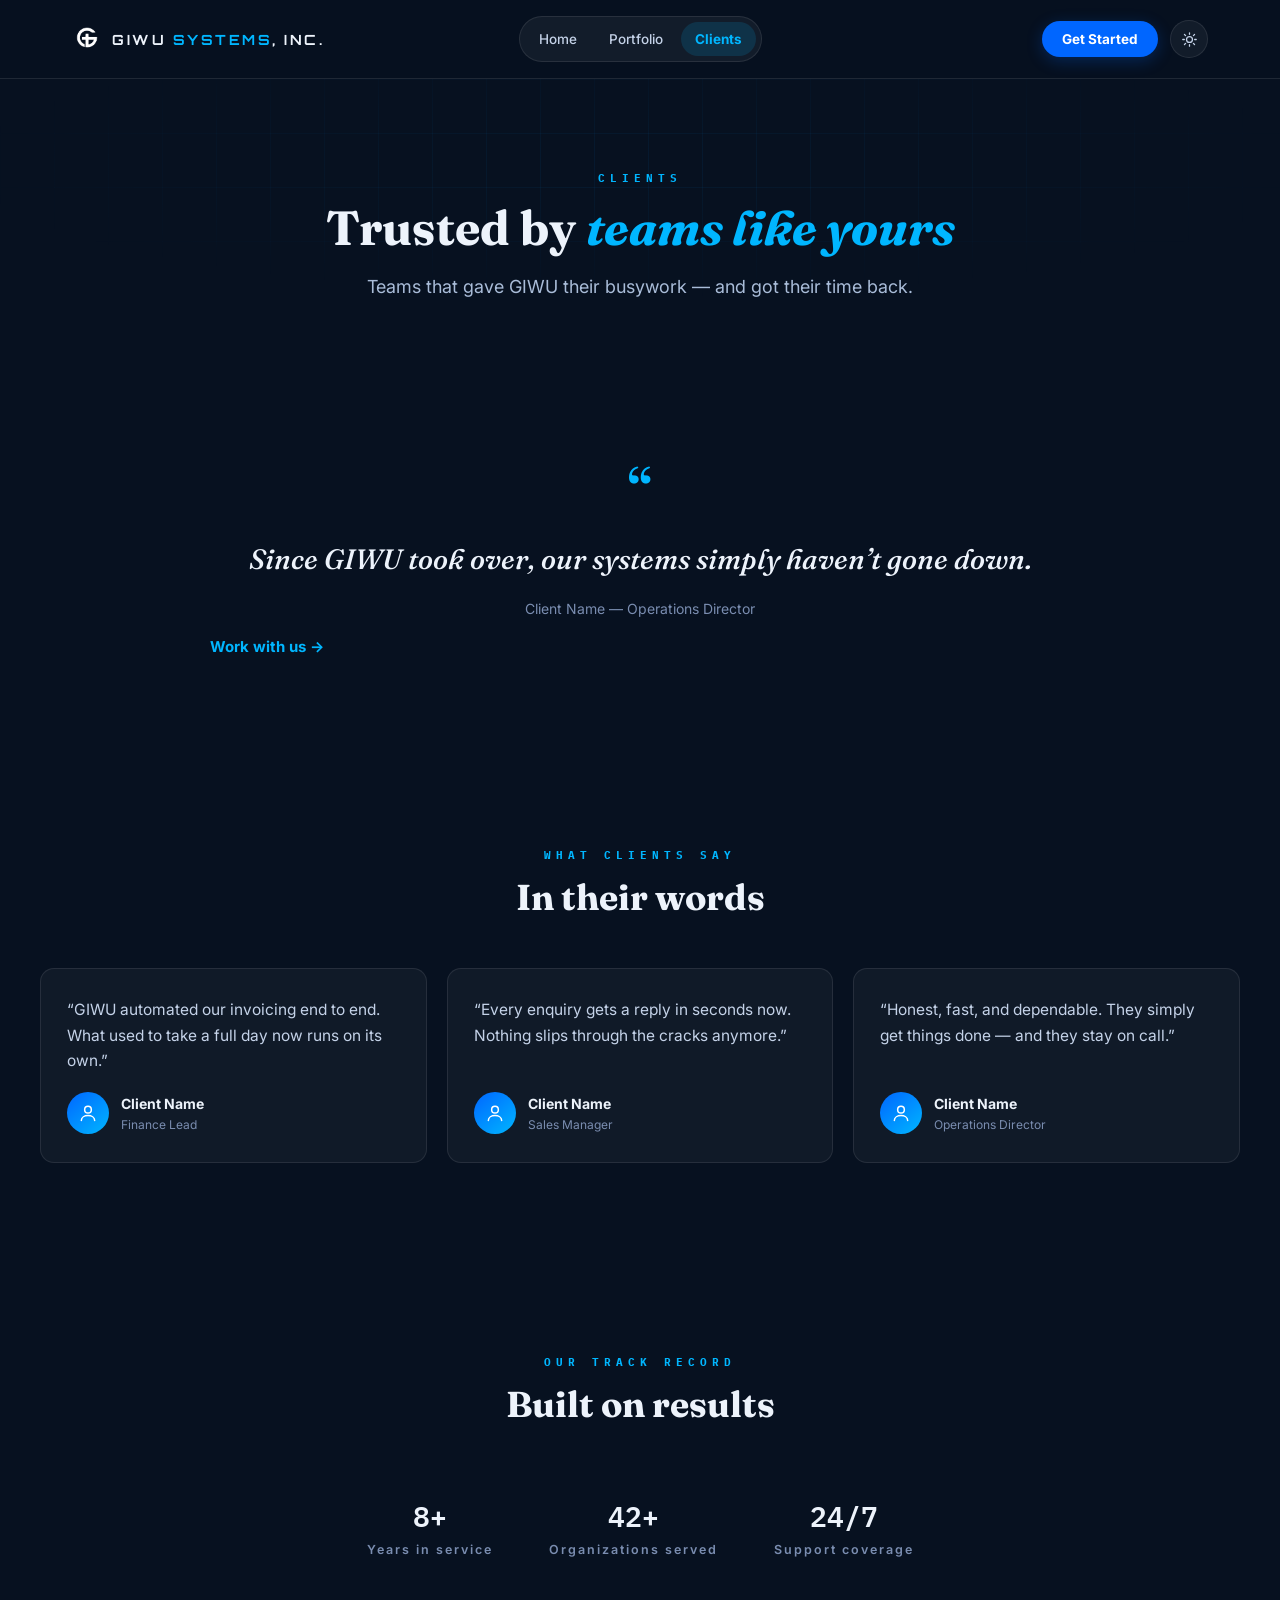
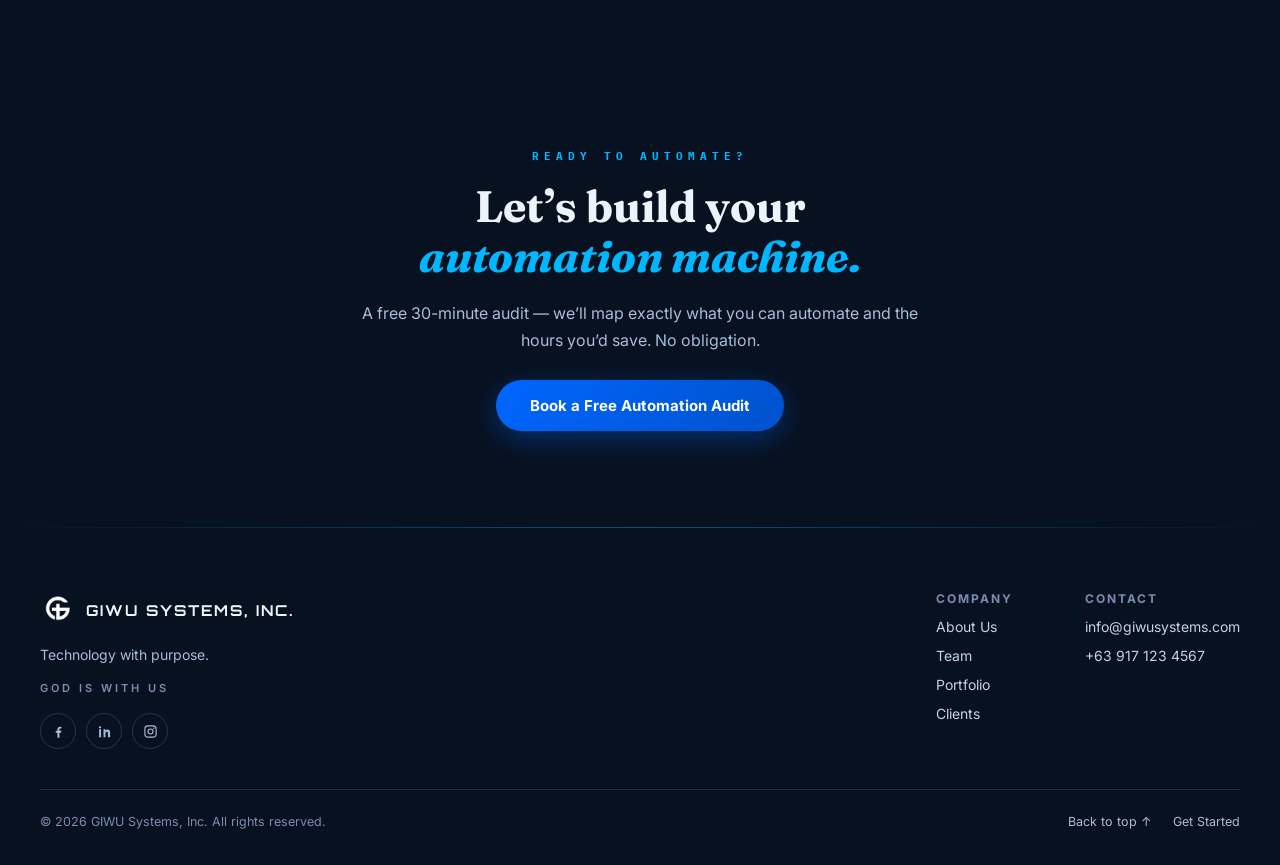
==== commit 4904e270: "Add client logos, clickable team profiles, and Get Started form modal 1. Client-logos strip on Home " ====
--- a/clients.html
+++ b/clients.html
@@ -63,11 +63,11 @@
           <a href="portfolio.html" class="nav-link">Portfolio</a>
           <a href="clients.html" class="nav-link active" aria-current="page">Clients</a>
         </div>
-        <a class="btn btn-primary menu-cta" href="mailto:info@giwusystems.com">Get a Quote</a>
+        <a class="btn btn-primary menu-cta" href="mailto:info@giwusystems.com" data-modal="start">Get Started</a>
       </nav>
 
       <div class="header-actions">
-        <a class="btn btn-primary nav-cta" href="mailto:info@giwusystems.com">Get a Quote</a>
+        <a class="btn btn-primary nav-cta" href="mailto:info@giwusystems.com" data-modal="start">Get Started</a>
         <button class="theme-btn" type="button" aria-label="Switch to light mode">
           <svg class="ico-sun" width="17" height="17" viewBox="0 0 24 24" fill="none" stroke="currentColor" stroke-width="1.8" stroke-linecap="round" aria-hidden="true"><circle cx="12" cy="12" r="4.2"></circle><path d="M12 2.5v2.2M12 19.3v2.2M2.5 12h2.2M19.3 12h2.2M4.9 4.9l1.6 1.6M17.5 17.5l1.6 1.6M19.1 4.9l-1.6 1.6M6.5 17.5l-1.6 1.6"></path></svg>
           <svg class="ico-moon" width="16" height="16" viewBox="0 0 24 24" fill="none" stroke="currentColor" stroke-width="1.8" stroke-linecap="round" stroke-linejoin="round" aria-hidden="true"><path d="M21 12.8A9 9 0 1 1 11.2 3 7 7 0 0 0 21 12.8z"></path></svg>
@@ -165,7 +165,7 @@
         <span class="eyebrow">READY TO AUTOMATE?</span>
         <h2 id="cta-final-title" class="cta-final-title">Let&rsquo;s build your <em>automation machine.</em></h2>
         <p class="cta-final-sub">A free 30-minute audit &mdash; we&rsquo;ll map exactly what you can automate and the hours you&rsquo;d save. No obligation.</p>
-        <a href="mailto:info@giwusystems.com?subject=Free%20Automation%20Audit" class="btn btn-gradient btn-lg cta-final-btn">Book a Free Automation Audit</a>
+        <a href="mailto:info@giwusystems.com?subject=Free%20Automation%20Audit" class="btn btn-gradient btn-lg cta-final-btn" data-modal="start">Book a Free Automation Audit</a>
       </div>
     </section>
 
@@ -216,11 +216,37 @@
         <span>&copy; 2026 GIWU Systems, Inc. All rights reserved.</span>
         <div class="footer-bottom-links">
           <a href="#top">Back to top <span aria-hidden="true">&uarr;</span></a>
-          <a href="mailto:info@giwusystems.com">Get a Quote</a>
+          <a href="mailto:info@giwusystems.com" data-modal="start">Get Started</a>
         </div>
       </div>
     </div>
   </footer>
+
+  <!-- ===== Get Started modal ===== -->
+  <div class="modal" id="start-modal" role="dialog" aria-modal="true" aria-labelledby="sm-title">
+    <div class="modal-panel">
+      <button class="modal-close" type="button" aria-label="Close">&times;</button>
+      <span class="eyebrow">GET STARTED</span>
+      <h3 class="modal-title" id="sm-title">Tell us about your <em>opportunity</em></h3>
+      <p class="modal-sub">Fill this out and we&rsquo;ll map exactly what you can automate &mdash; free, no obligation.</p>
+      <form class="start-form" id="start-form" novalidate>
+        <label class="field">Name
+          <input class="input" type="text" name="name" autocomplete="name" required>
+        </label>
+        <label class="field">Email
+          <input class="input" type="email" name="email" autocomplete="email" required>
+        </label>
+        <label class="field">Company / Organization
+          <input class="input" type="text" name="org" autocomplete="organization">
+        </label>
+        <label class="field">What do you want to automate?
+          <textarea class="input textarea" name="message" rows="4" required></textarea>
+        </label>
+        <button class="btn btn-gradient btn-lg" type="submit">Send Application</button>
+        <p class="form-status" role="status" aria-live="polite"></p>
+      </form>
+    </div>
+  </div>
 
   <script src="assets/js/main.js" defer></script>
 </body>
--- a/assets/css/styles.css
+++ b/assets/css/styles.css
@@ -74,8 +74,12 @@
 
 /* ---------- Keyframes ---------- */
 @keyframes gwPulse {
-  0%, 100% { filter: drop-shadow(0 0 24px rgba(0,182,255,0.2)); }
-  50% { filter: drop-shadow(0 0 46px rgba(0,182,255,0.42)); }
+  0%, 100% { filter: drop-shadow(0 0 26px rgba(255,255,255,0.32)) drop-shadow(0 0 52px rgba(255,255,255,0.18)); }
+  50% { filter: drop-shadow(0 0 44px rgba(255,255,255,0.55)) drop-shadow(0 0 86px rgba(255,255,255,0.32)); }
+}
+@keyframes gwHalo {
+  0%, 100% { opacity: .6; transform: translate(-50%, -50%) scale(1); }
+  50% { opacity: 1; transform: translate(-50%, -50%) scale(1.12); }
 }
 @keyframes gwRise { from { opacity: 0; transform: translateY(18px); } to { opacity: 1; transform: translateY(0); } }
 @keyframes gwGridPan { from { background-position: 0 0; } to { background-position: 54px 54px; } }
@@ -246,11 +250,19 @@
 .hero-inner > *:nth-child(4) { animation-delay: .38s; }
 .hero-inner > *:nth-child(5) { animation-delay: .5s; }
 .hero-inner > *:nth-child(6) { animation-delay: .62s; }
+.hero-logo-wrap { position: relative; display: inline-flex; align-items: center; justify-content: center; }
+.hero-logo-wrap::before {
+  content: ""; position: absolute; top: 50%; left: 50%; z-index: 0; pointer-events: none;
+  width: 300px; height: 300px; border-radius: 50%;
+  background: radial-gradient(circle, rgba(255,255,255,0.26) 0%, rgba(255,255,255,0.1) 38%, transparent 68%);
+  transform: translate(-50%, -50%);
+  animation: gwHalo 5s ease-in-out infinite;
+}
 .hero-logo {
-  width: 150px; height: 150px; object-fit: contain;
-  filter: drop-shadow(0 0 34px rgba(0,182,255,0.28));
-  animation: gwRise .7s cubic-bezier(.16,1,.3,1) backwards,
-             gwPulse 4.5s ease-in-out .8s infinite;
+  position: relative; z-index: 1;
+  width: 176px; height: 176px; object-fit: contain;
+  filter: drop-shadow(0 0 30px rgba(255,255,255,0.42)) drop-shadow(0 0 64px rgba(255,255,255,0.25));
+  animation: gwPulse 4.5s ease-in-out .8s infinite;
 }
 .hero-title {
   font-family: 'Fraunces', Georgia, serif; font-weight: 700; font-size: 56px;
@@ -658,6 +670,47 @@
 .cta-final-sub { font-size: 16px; line-height: 1.7; color: var(--body); max-width: 560px; text-wrap: pretty; }
 .cta-final-btn { margin-top: 8px; }
 @media (max-width: 640px) { .cta-final-title { font-size: 32px; } }
+
+/* ---------- Client logos ---------- */
+.clients-inner { display: flex; flex-direction: column; align-items: center; gap: 26px; text-align: center; }
+.clients-row { display: flex; flex-wrap: wrap; align-items: center; justify-content: center; gap: 20px 44px; }
+.client-logo { color: var(--faint); opacity: .68; transition: opacity .25s ease, color .25s ease; }
+.client-logo:hover { opacity: 1; color: var(--body-2); }
+.client-logo svg { height: 30px; width: auto; display: block; }
+img.client-logo { height: 30px; width: auto; filter: grayscale(1) brightness(1.7); opacity: .6; transition: opacity .25s ease, filter .25s ease; }
+img.client-logo:hover { opacity: 1; filter: none; }
+
+/* ---------- Bigger, clickable team cards ---------- */
+.avatar { width: 160px; height: 160px; }
+.team-card { cursor: pointer; padding: 40px 34px; gap: 18px; }
+.team-card:focus-visible { outline: 2px solid var(--accent); outline-offset: 3px; }
+.team-more { font-family: 'IBM Plex Mono', ui-monospace, SFMono-Regular, monospace; font-size: 11px; font-weight: 600; letter-spacing: 1px; color: var(--accent); opacity: 0; transition: opacity .25s ease; }
+.team-card:hover .team-more, .team-card:focus-visible .team-more { opacity: 1; }
+
+/* ---------- Modals ---------- */
+.modal { position: fixed; inset: 0; z-index: 200; display: flex; align-items: center; justify-content: center; padding: 24px; background: rgba(3,8,18,0.72); -webkit-backdrop-filter: blur(6px); backdrop-filter: blur(6px); opacity: 0; visibility: hidden; transition: opacity .25s ease, visibility .25s ease; }
+.modal.open { opacity: 1; visibility: visible; }
+.modal-panel { position: relative; background: #0B1A31; border: 1px solid var(--card-border); border-radius: 18px; width: 100%; max-width: 520px; max-height: calc(100dvh - 48px); overflow-y: auto; padding: 40px 36px; display: flex; flex-direction: column; gap: 14px; box-shadow: 0 30px 90px rgba(0,0,0,0.55); transform: translateY(14px) scale(.98); transition: transform .3s cubic-bezier(.16,1,.3,1); }
+.modal.open .modal-panel { transform: none; }
+html.light .modal-panel { background: #FFFFFF; }
+.modal-close { position: absolute; top: 13px; right: 14px; width: 34px; height: 34px; border-radius: 999px; background: var(--pill-bg); border: 1px solid var(--card-border); color: var(--body-2); font-size: 20px; line-height: 1; cursor: pointer; display: flex; align-items: center; justify-content: center; transition: color .2s ease, border-color .2s ease; }
+.modal-close:hover { color: var(--accent); border-color: var(--accent); }
+.modal-title { font-family: 'Fraunces', Georgia, serif; font-weight: 700; font-size: 28px; line-height: 1.2; color: var(--ink); }
+.modal-title em { font-style: italic; color: var(--accent); }
+.modal-sub { font-size: 15px; line-height: 1.6; color: var(--body); }
+.start-form { display: flex; flex-direction: column; gap: 16px; margin-top: 4px; }
+.modal-team { text-align: center; align-items: center; }
+.tm-avatar { display: flex; align-items: center; justify-content: center; }
+.tm-avatar .avatar { width: 128px; height: 128px; }
+.tm-name { font-family: 'Fraunces', Georgia, serif; font-weight: 700; font-size: 24px; color: var(--ink); }
+.tm-bio { font-size: 15px; line-height: 1.7; color: var(--body); }
+.tm-contact { margin-top: 10px; }
+
+@media (max-width: 640px) {
+  .modal-panel { padding: 32px 22px; }
+  .modal-title { font-size: 24px; }
+  .avatar { width: 140px; height: 140px; }
+}
 
 /* ---------- Responsive ---------- */
 @media (max-width: 1020px) {
@@ -684,7 +737,8 @@
   .menu-cta { display: flex; padding: 12px 20px; font-size: 14px; }
   .hero-title { font-size: 40px; }
   .hero-inner { padding: 64px 20px 84px; }
-  .hero-logo { width: 118px; height: 118px; }
+  .hero-logo { width: 140px; height: 140px; }
+  .hero-logo-wrap::before { width: 240px; height: 240px; }
   .section { padding: 72px 20px; }
   .grid-2 { grid-template-columns: 1fr; gap: 40px; }
   .about-grid, .contact-grid { grid-template-columns: 1fr; gap: 40px; }
